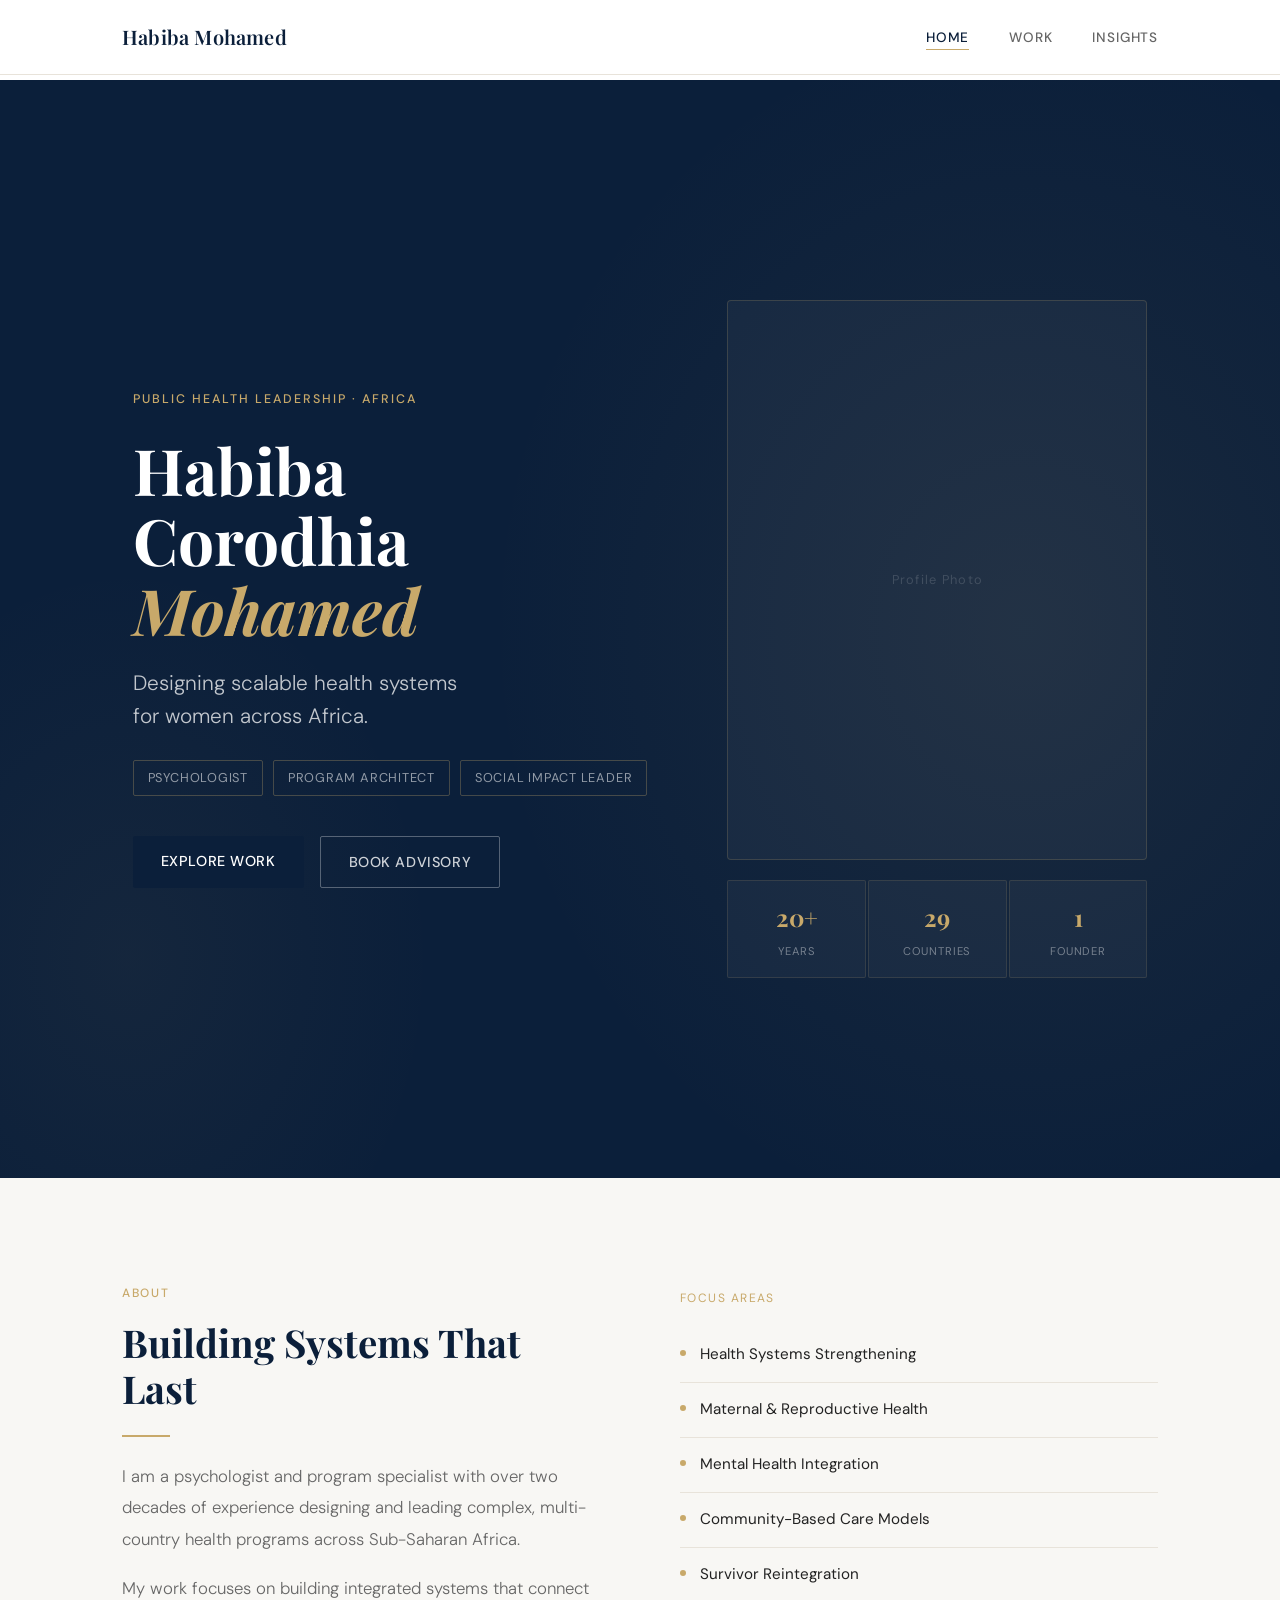
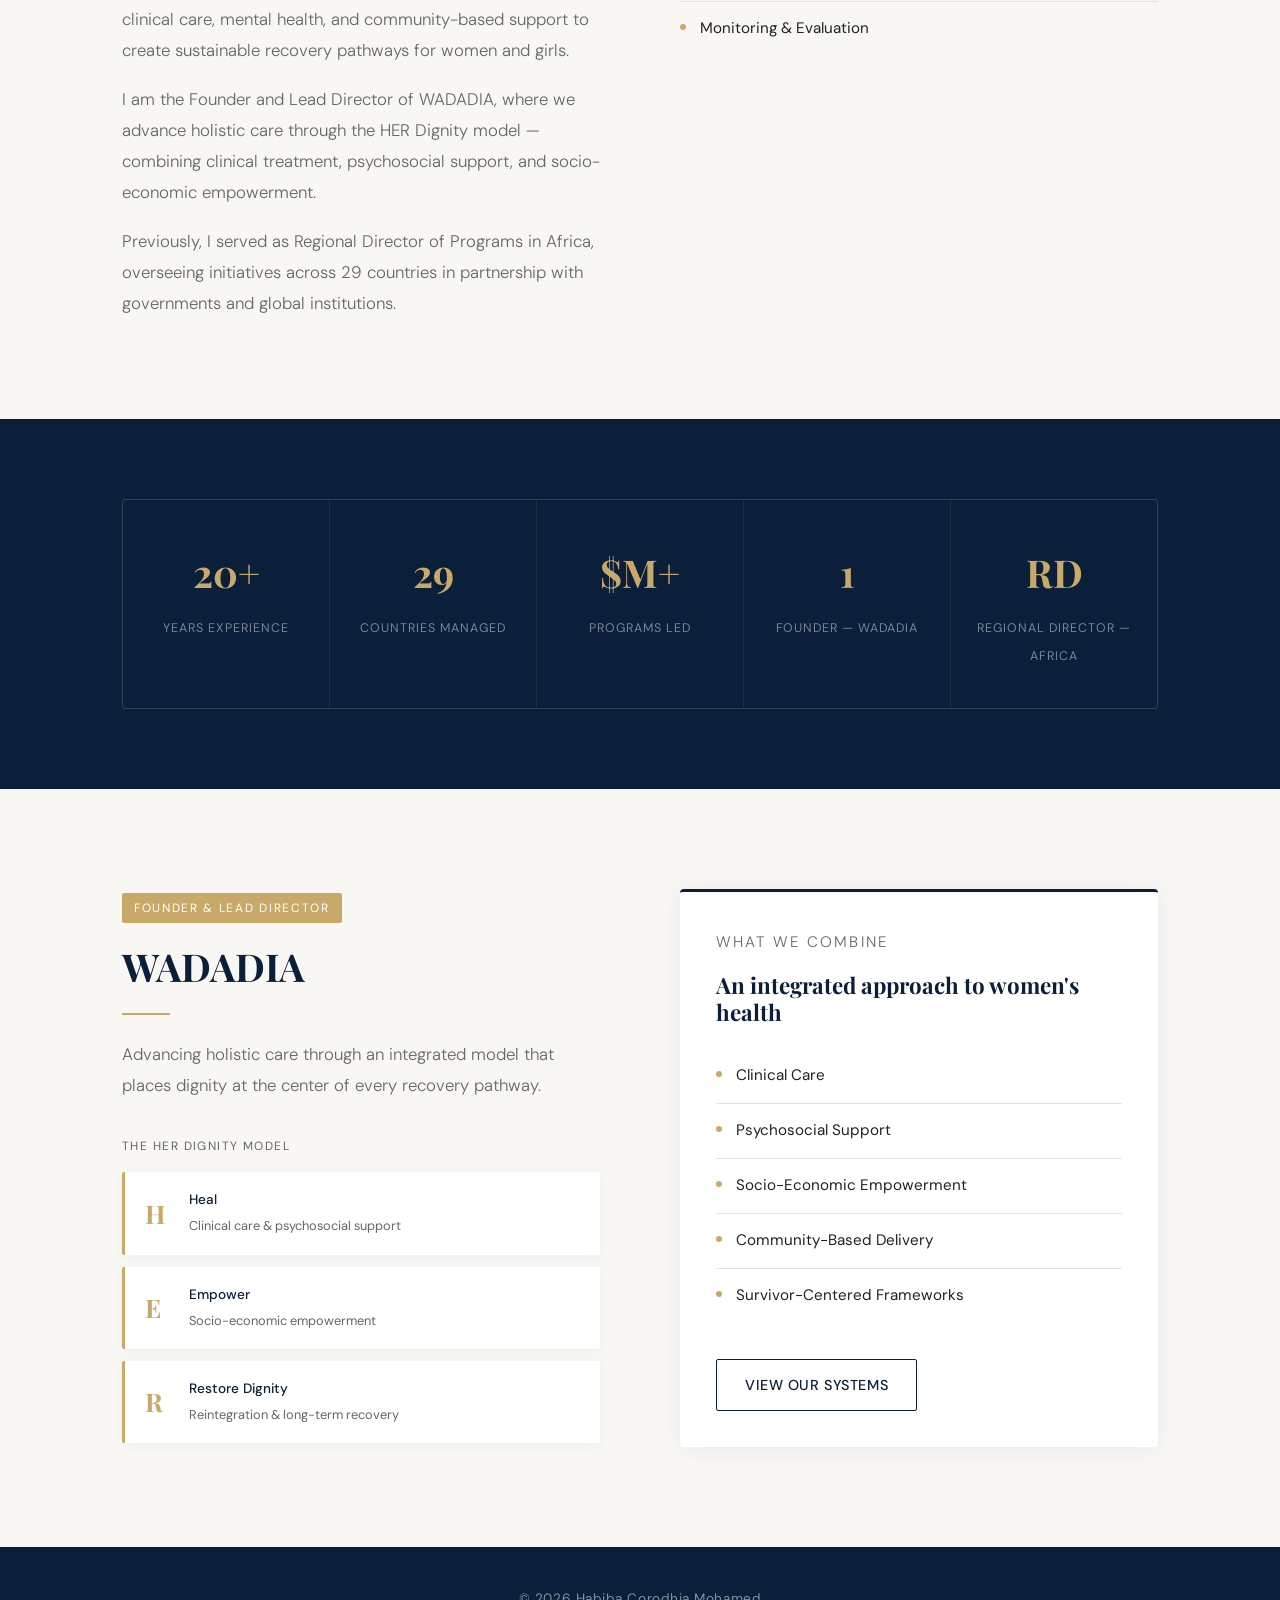
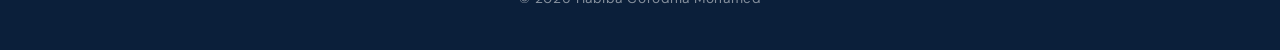
==== index.html @ c77ee59e "first commit" ====
<!DOCTYPE html>
<html lang="en">
<head>
  <meta charset="UTF-8" />
  <meta name="viewport" content="width=device-width, initial-scale=1.0" />
  <meta name="description" content="Habiba Corodhia Mohamed — Psychologist, Program Architect, and Social Impact Leader designing scalable health systems for women across Africa." />
  <title>Habiba Corodhia Mohamed</title>
  <link rel="stylesheet" href="css/styles.css" />
</head>
<body>

  <!-- HEADER -->
  <header class="header">
    <div class="container nav">
      <span class="nav-brand">Habiba Mohamed</span>
      <ul class="nav-links">
        <li><a href="index.html">Home</a></li>
        <li><a href="work.html">Work</a></li>
        <li><a href="insights.html">Insights</a></li>
      </ul>
    </div>
  </header>

  <main>

    <!-- HERO -->
    <section class="hero">
      <div class="container">
        <div class="hero-grid">

          <div class="hero-content">
            <p class="hero-eyebrow">Public Health Leadership · Africa</p>
            <h1 class="hero-title">
              Habiba<br>Corodhia<br><em>Mohamed</em>
            </h1>
            <p class="hero-tagline">
              Designing scalable health systems<br>for women across Africa.
            </p>
            <div class="hero-roles">
              <span class="hero-role-tag">Psychologist</span>
              <span class="hero-role-tag">Program Architect</span>
              <span class="hero-role-tag">Social Impact Leader</span>
            </div>
            <div class="hero-buttons">
              <a href="work.html" class="btn btn-primary">Explore Work</a>
              <a href="insights.html" class="btn btn-outline" style="color:rgba(255,255,255,0.8); border-color:rgba(255,255,255,0.3);">Book Advisory</a>
            </div>
          </div>

          <div class="hero-image-block">
            <div class="hero-image-frame">
              <!-- Replace src with your actual photo path -->
              <img src="assets/images/profile.jpg" alt="Habiba Corodhia Mohamed"
                   onerror="this.style.display='none'; this.nextElementSibling.style.display='flex';" />
              <div class="hero-image-placeholder" style="display:none;">
                <span>Profile Photo</span>
              </div>
            </div>
            <div class="hero-stat-bar">
              <div class="hero-stat">
                <span class="hero-stat-num">20+</span>
                <span class="hero-stat-label">Years</span>
              </div>
              <div class="hero-stat">
                <span class="hero-stat-num">29</span>
                <span class="hero-stat-label">Countries</span>
              </div>
              <div class="hero-stat">
                <span class="hero-stat-num">1</span>
                <span class="hero-stat-label">Founder</span>
              </div>
            </div>
          </div>

        </div>
      </div>
    </section>

    <!-- ABOUT -->
    <section class="about">
      <div class="container">
        <div class="about-content">

          <div class="about-text">
            <span class="section-label">About</span>
            <h2 class="section-title">Building Systems That Last</h2>
            <div class="divider"></div>
            <p>
              I am a psychologist and program specialist with over two decades of experience designing and leading complex, multi-country health programs across Sub-Saharan Africa.
            </p>
            <p>
              My work focuses on building integrated systems that connect clinical care, mental health, and community-based support to create sustainable recovery pathways for women and girls.
            </p>
            <p>
              I am the Founder and Lead Director of WADADIA, where we advance holistic care through the HER Dignity model — combining clinical treatment, psychosocial support, and socio-economic empowerment.
            </p>
            <p>
              Previously, I served as Regional Director of Programs in Africa, overseeing initiatives across 29 countries in partnership with governments and global institutions.
            </p>
          </div>

          <div class="about-aside">
            <p class="about-aside-title">Focus Areas</p>
            <ul class="focus-list">
              <li><span class="focus-dot"></span>Health Systems Strengthening</li>
              <li><span class="focus-dot"></span>Maternal &amp; Reproductive Health</li>
              <li><span class="focus-dot"></span>Mental Health Integration</li>
              <li><span class="focus-dot"></span>Community-Based Care Models</li>
              <li><span class="focus-dot"></span>Survivor Reintegration</li>
              <li><span class="focus-dot"></span>Monitoring &amp; Evaluation</li>
            </ul>
          </div>

        </div>
      </div>
    </section>

    <!-- IMPACT STATS -->
    <section class="impact">
      <div class="container">
        <div class="impact-grid">
          <div class="impact-item">
            <span class="impact-num">20+</span>
            <span class="impact-label">Years Experience</span>
          </div>
          <div class="impact-item">
            <span class="impact-num">29</span>
            <span class="impact-label">Countries Managed</span>
          </div>
          <div class="impact-item">
            <span class="impact-num">$M+</span>
            <span class="impact-label">Programs Led</span>
          </div>
          <div class="impact-item">
            <span class="impact-num">1</span>
            <span class="impact-label">Founder — WADADIA</span>
          </div>
          <div class="impact-item">
            <span class="impact-num">RD</span>
            <span class="impact-label">Regional Director — Africa</span>
          </div>
        </div>
      </div>
    </section>

    <!-- WADADIA HIGHLIGHT -->
    <section class="wadadia">
      <div class="container">
        <div class="wadadia-inner">

          <div>
            <span class="wadadia-badge">Founder &amp; Lead Director</span>
            <h2 class="section-title">WADADIA</h2>
            <div class="divider"></div>
            <p class="section-sub">
              Advancing holistic care through an integrated model that places dignity at the center of every recovery pathway.
            </p>

            <div class="wadadia-model">
              <p class="wadadia-model-title">The HER Dignity Model</p>
              <div class="wadadia-pillars">
                <div class="wadadia-pillar">
                  <span class="wadadia-pillar-letter">H</span>
                  <div class="wadadia-pillar-text">
                    <strong>Heal</strong>
                    <span>Clinical care &amp; psychosocial support</span>
                  </div>
                </div>
                <div class="wadadia-pillar">
                  <span class="wadadia-pillar-letter">E</span>
                  <div class="wadadia-pillar-text">
                    <strong>Empower</strong>
                    <span>Socio-economic empowerment</span>
                  </div>
                </div>
                <div class="wadadia-pillar">
                  <span class="wadadia-pillar-letter">R</span>
                  <div class="wadadia-pillar-text">
                    <strong>Restore Dignity</strong>
                    <span>Reintegration &amp; long-term recovery</span>
                  </div>
                </div>
              </div>
            </div>
          </div>

          <div>
            <div class="card show" style="border-top-color: var(--primary); height: 100%;">
              <p class="section-label">What We Combine</p>
              <h3 style="font-size:1.4rem; margin-bottom:24px;">An integrated approach to women's health</h3>
              <ul class="focus-list">
                <li><span class="focus-dot"></span>Clinical Care</li>
                <li><span class="focus-dot"></span>Psychosocial Support</li>
                <li><span class="focus-dot"></span>Socio-Economic Empowerment</li>
                <li><span class="focus-dot"></span>Community-Based Delivery</li>
                <li><span class="focus-dot"></span>Survivor-Centered Frameworks</li>
              </ul>
              <div style="margin-top:36px;">
                <a href="work.html" class="btn btn-outline">View Our Systems</a>
              </div>
            </div>
          </div>

        </div>
      </div>
    </section>

  </main>

  <!-- FOOTER -->
  <footer class="footer">
    <p>© 2026 Habiba Corodhia Mohamed</p>
  </footer>

  <script src="js/main.js"></script>
</body>
</html>
---- css/styles.css ----
@import url('https://fonts.googleapis.com/css2?family=Playfair+Display:ital,wght@0,400;0,600;0,700;1,400&family=DM+Sans:wght@300;400;500&display=swap');

:root {
  --primary: #0b1f3a;
  --accent: #c8a96a;
  --text: #222;
  --muted: #666;
  --bg: #ffffff;
  --bg-soft: #f8f7f4;
  --border: #e8e3da;
}

*, *::before, *::after {
  box-sizing: border-box;
  margin: 0;
  padding: 0;
}

html {
  scroll-behavior: smooth;
}

body {
  font-family: 'DM Sans', sans-serif;
  color: var(--text);
  line-height: 1.7;
  background: var(--bg);
}

h1, h2, h3, h4 {
  font-family: 'Playfair Display', serif;
  line-height: 1.2;
}

a {
  text-decoration: none;
  color: inherit;
}

img {
  max-width: 100%;
  display: block;
}

.container {
  max-width: 1100px;
  margin: auto;
  padding: 0 32px;
}

section {
  padding: 100px 0;
}

/* ── GRID ── */
.grid-2 {
  display: grid;
  grid-template-columns: 1fr 1fr;
  gap: 48px;
}

.grid-3 {
  display: grid;
  grid-template-columns: repeat(3, 1fr);
  gap: 28px;
}

/* ── CARDS ── */
.card {
  padding: 36px;
  background: white;
  box-shadow: 0 2px 24px rgba(11, 31, 58, 0.06);
  border-radius: 4px;
  border-top: 3px solid var(--accent);
  opacity: 0;
  transform: translateY(28px);
  transition: opacity 0.6s ease, transform 0.6s ease;
}

.card.show {
  opacity: 1;
  transform: translateY(0);
}

.card h3 {
  font-size: 1.2rem;
  color: var(--primary);
  margin-bottom: 14px;
}

.card p {
  color: var(--muted);
  font-size: 0.95rem;
  font-weight: 300;
}

/* ── BUTTONS ── */
.btn {
  display: inline-block;
  padding: 13px 28px;
  font-family: 'DM Sans', sans-serif;
  font-size: 0.9rem;
  font-weight: 500;
  letter-spacing: 0.04em;
  text-transform: uppercase;
  border-radius: 2px;
  transition: all 0.25s ease;
  cursor: pointer;
  border: none;
}

.btn-primary {
  background: var(--primary);
  color: white;
}

.btn-primary:hover {
  background: #0f2d54;
  transform: translateY(-1px);
  box-shadow: 0 6px 20px rgba(11, 31, 58, 0.2);
}

.btn-outline {
  border: 1.5px solid var(--primary);
  color: var(--primary);
  background: transparent;
}

.btn-outline:hover {
  background: var(--primary);
  color: white;
  transform: translateY(-1px);
}

/* ── HEADER / NAV ── */
.header {
  position: fixed;
  top: 0;
  left: 0;
  right: 0;
  z-index: 100;
  background: rgba(255, 255, 255, 0.95);
  backdrop-filter: blur(10px);
  border-bottom: 1px solid var(--border);
  transition: box-shadow 0.3s ease;
}

.header.scrolled {
  box-shadow: 0 2px 20px rgba(11, 31, 58, 0.08);
}

.nav {
  display: flex;
  align-items: center;
  justify-content: space-between;
  padding-top: 20px;
  padding-bottom: 20px;
}

.nav-brand {
  font-family: 'Playfair Display', serif;
  font-size: 1.25rem;
  color: var(--primary);
  font-weight: 600;
  letter-spacing: 0.01em;
}

.nav-links {
  display: flex;
  gap: 40px;
  list-style: none;
}

.nav-links a {
  font-size: 0.85rem;
  font-weight: 500;
  letter-spacing: 0.06em;
  text-transform: uppercase;
  color: var(--muted);
  transition: color 0.2s;
  position: relative;
}

.nav-links a::after {
  content: '';
  position: absolute;
  bottom: -4px;
  left: 0;
  width: 0;
  height: 1.5px;
  background: var(--accent);
  transition: width 0.3s ease;
}

.nav-links a:hover,
.nav-links a.active {
  color: var(--primary);
}

.nav-links a:hover::after,
.nav-links a.active::after {
  width: 100%;
}

/* ── FOOTER ── */
.footer {
  background: var(--primary);
  color: rgba(255,255,255,0.5);
  text-align: center;
  padding: 40px 20px;
  font-size: 0.85rem;
  letter-spacing: 0.04em;
}

.footer a {
  color: var(--accent);
  transition: opacity 0.2s;
}

.footer a:hover {
  opacity: 0.7;
}

/* ── SECTION LABEL ── */
.section-label {
  display: inline-block;
  font-size: 0.75rem;
  font-weight: 500;
  letter-spacing: 0.14em;
  text-transform: uppercase;
  color: var(--accent);
  margin-bottom: 16px;
}

.section-title {
  font-size: clamp(1.8rem, 3vw, 2.6rem);
  color: var(--primary);
  margin-bottom: 20px;
}

.section-sub {
  font-size: 1.05rem;
  color: var(--muted);
  font-weight: 300;
  max-width: 560px;
  line-height: 1.8;
}

/* ── DIVIDER ── */
.divider {
  width: 48px;
  height: 2px;
  background: var(--accent);
  margin: 24px 0;
}

/* ── PAGE OFFSET FOR FIXED HEADER ── */
main {
  padding-top: 80px;
}

/* ── RESPONSIVE ── */
@media (max-width: 768px) {
  .grid-2,
  .grid-3 {
    grid-template-columns: 1fr;
  }

  .nav-links {
    gap: 24px;
  }

  section {
    padding: 70px 0;
  }
}

/* =====================
   PAGE-SPECIFIC STYLES
   ===================== */

/* ── HOME: HERO ── */
.hero {
  min-height: 100vh;
  display: flex;
  align-items: center;
  background: var(--primary);
  position: relative;
  overflow: hidden;
}

.hero::before {
  content: '';
  position: absolute;
  inset: 0;
  background:
    radial-gradient(ellipse 60% 80% at 80% 50%, rgba(200,169,106,0.08) 0%, transparent 70%),
    radial-gradient(ellipse 40% 60% at 10% 80%, rgba(200,169,106,0.05) 0%, transparent 60%);
}

.hero-grid {
  display: grid;
  grid-template-columns: 1fr 420px;
  gap: 80px;
  align-items: center;
  position: relative;
  z-index: 1;
  padding: 120px 0 100px;
}

.hero-eyebrow {
  font-size: 0.78rem;
  font-weight: 500;
  letter-spacing: 0.16em;
  text-transform: uppercase;
  color: var(--accent);
  margin-bottom: 24px;
}

.hero-title {
  font-size: clamp(2.6rem, 5vw, 4rem);
  color: white;
  font-weight: 700;
  margin-bottom: 10px;
  line-height: 1.1;
}

.hero-title em {
  font-style: italic;
  color: var(--accent);
}

.hero-tagline {
  font-size: clamp(1rem, 2vw, 1.3rem);
  color: rgba(255,255,255,0.75);
  font-weight: 300;
  margin: 20px 0;
  line-height: 1.6;
  max-width: 480px;
}

.hero-roles {
  display: flex;
  flex-wrap: wrap;
  gap: 10px;
  margin: 28px 0 40px;
}

.hero-role-tag {
  font-size: 0.8rem;
  letter-spacing: 0.06em;
  text-transform: uppercase;
  color: rgba(255,255,255,0.55);
  border: 1px solid rgba(200,169,106,0.3);
  padding: 6px 14px;
  border-radius: 2px;
}

.hero-buttons {
  display: flex;
  gap: 16px;
  flex-wrap: wrap;
}

.hero-image-block {
  position: relative;
}

.hero-image-frame {
  width: 100%;
  aspect-ratio: 3/4;
  background: rgba(255,255,255,0.04);
  border: 1px solid rgba(200,169,106,0.2);
  border-radius: 4px;
  overflow: hidden;
  display: flex;
  align-items: center;
  justify-content: center;
}

.hero-image-frame img {
  width: 100%;
  height: 100%;
  object-fit: cover;
  object-position: top;
}

.hero-image-placeholder {
  color: rgba(255,255,255,0.15);
  font-size: 0.8rem;
  letter-spacing: 0.1em;
  text-align: center;
}

.hero-stat-bar {
  display: flex;
  gap: 2px;
  margin-top: 20px;
}

.hero-stat {
  flex: 1;
  background: rgba(255,255,255,0.04);
  border: 1px solid rgba(200,169,106,0.15);
  border-radius: 2px;
  padding: 16px 12px;
  text-align: center;
}

.hero-stat-num {
  font-family: 'Playfair Display', serif;
  font-size: 1.5rem;
  color: var(--accent);
  font-weight: 700;
  display: block;
}

.hero-stat-label {
  font-size: 0.7rem;
  letter-spacing: 0.08em;
  text-transform: uppercase;
  color: rgba(255,255,255,0.4);
  margin-top: 4px;
  display: block;
}

@media (max-width: 900px) {
  .hero-grid {
    grid-template-columns: 1fr;
    gap: 50px;
  }

  .hero-image-block {
    display: none;
  }
}

/* ── HOME: ABOUT ── */
.about {
  background: var(--bg-soft);
}

.about-content {
  display: grid;
  grid-template-columns: 1fr 1fr;
  gap: 80px;
  align-items: start;
}

.about-text p {
  color: var(--muted);
  font-weight: 300;
  font-size: 1.05rem;
  margin-bottom: 18px;
  line-height: 1.85;
}

.about-text p:last-child {
  margin-bottom: 0;
}

.about-aside {
  padding-top: 10px;
}

.about-aside-title {
  font-size: 0.75rem;
  letter-spacing: 0.12em;
  text-transform: uppercase;
  color: var(--accent);
  margin-bottom: 20px;
}

.focus-list {
  list-style: none;
}

.focus-list li {
  display: flex;
  align-items: flex-start;
  gap: 14px;
  padding: 14px 0;
  border-bottom: 1px solid var(--border);
  font-size: 0.95rem;
  color: var(--text);
  font-weight: 400;
}

.focus-list li:last-child {
  border-bottom: none;
}

.focus-dot {
  width: 6px;
  height: 6px;
  border-radius: 50%;
  background: var(--accent);
  margin-top: 8px;
  flex-shrink: 0;
}

@media (max-width: 768px) {
  .about-content {
    grid-template-columns: 1fr;
    gap: 48px;
  }
}

/* ── HOME: IMPACT STATS ── */
.impact {
  background: var(--primary);
  padding: 80px 0;
}

.impact-grid {
  display: grid;
  grid-template-columns: repeat(5, 1fr);
  gap: 1px;
  background: rgba(255,255,255,0.08);
  border: 1px solid rgba(255,255,255,0.08);
  border-radius: 4px;
  overflow: hidden;
}

.impact-item {
  background: var(--primary);
  padding: 40px 24px;
  text-align: center;
}

.impact-num {
  font-family: 'Playfair Display', serif;
  font-size: clamp(1.8rem, 3vw, 2.4rem);
  color: var(--accent);
  font-weight: 700;
  display: block;
  margin-bottom: 8px;
}

.impact-label {
  font-size: 0.78rem;
  letter-spacing: 0.08em;
  text-transform: uppercase;
  color: rgba(255,255,255,0.45);
  line-height: 1.5;
}

@media (max-width: 900px) {
  .impact-grid {
    grid-template-columns: repeat(2, 1fr);
  }
}

@media (max-width: 480px) {
  .impact-grid {
    grid-template-columns: 1fr;
  }
}

/* ── HOME: WADADIA HIGHLIGHT ── */
.wadadia {
  background: var(--bg-soft);
}

.wadadia-inner {
  display: grid;
  grid-template-columns: 1fr 1fr;
  gap: 80px;
  align-items: center;
}

.wadadia-badge {
  display: inline-block;
  font-size: 0.75rem;
  letter-spacing: 0.14em;
  text-transform: uppercase;
  background: var(--accent);
  color: white;
  padding: 5px 12px;
  border-radius: 2px;
  margin-bottom: 20px;
}

.wadadia-model {
  margin-top: 36px;
}

.wadadia-model-title {
  font-size: 0.75rem;
  letter-spacing: 0.12em;
  text-transform: uppercase;
  color: var(--muted);
  margin-bottom: 16px;
}

.wadadia-pillars {
  display: flex;
  flex-direction: column;
  gap: 12px;
}

.wadadia-pillar {
  display: flex;
  align-items: center;
  gap: 16px;
  padding: 16px 20px;
  background: white;
  border-left: 3px solid var(--accent);
  border-radius: 2px;
  box-shadow: 0 2px 12px rgba(11,31,58,0.04);
}

.wadadia-pillar-letter {
  font-family: 'Playfair Display', serif;
  font-size: 1.6rem;
  color: var(--accent);
  font-weight: 700;
  line-height: 1;
  min-width: 28px;
}

.wadadia-pillar-text strong {
  display: block;
  font-size: 0.85rem;
  font-weight: 500;
  color: var(--primary);
}

.wadadia-pillar-text span {
  font-size: 0.8rem;
  color: var(--muted);
}

@media (max-width: 768px) {
  .wadadia-inner {
    grid-template-columns: 1fr;
    gap: 48px;
  }
}

/* ── WORK: SYSTEMS ── */
.systems-grid {
  display: grid;
  grid-template-columns: repeat(3, 1fr);
  gap: 28px;
}

/* ── WORK: LEADERSHIP TIMELINE ── */
.leadership {
  background: var(--bg-soft);
}

.timeline {
  position: relative;
  margin-top: 60px;
}

.timeline::before {
  content: '';
  position: absolute;
  left: 0;
  top: 0;
  bottom: 0;
  width: 1px;
  background: var(--border);
}

.timeline-group {
  margin-bottom: 56px;
}

.timeline-org {
  font-family: 'Playfair Display', serif;
  font-size: 1.3rem;
  color: var(--primary);
  margin-bottom: 24px;
  padding-left: 28px;
  position: relative;
}

.timeline-org::before {
  content: '';
  position: absolute;
  left: -5px;
  top: 8px;
  width: 11px;
  height: 11px;
  border-radius: 50%;
  background: var(--accent);
  border: 2px solid white;
  box-shadow: 0 0 0 2px var(--accent);
}

.timeline-roles {
  padding-left: 28px;
  display: flex;
  flex-direction: column;
  gap: 14px;
}

.timeline-role {
  display: flex;
  align-items: flex-start;
  gap: 20px;
  padding: 20px 24px;
  background: white;
  border-radius: 4px;
  box-shadow: 0 2px 12px rgba(11,31,58,0.05);
}

.timeline-role-title {
  font-size: 0.95rem;
  font-weight: 500;
  color: var(--primary);
}

.timeline-role-detail {
  font-size: 0.85rem;
  color: var(--muted);
  margin-top: 4px;
  font-weight: 300;
}

/* ── WORK: CAPABILITIES ── */
.capabilities-grid {
  display: grid;
  grid-template-columns: repeat(4, 1fr);
  gap: 20px;
  margin-top: 48px;
}

.capability-item {
  padding: 28px 24px;
  border: 1px solid var(--border);
  border-radius: 4px;
  transition: border-color 0.25s, box-shadow 0.25s;
}

.capability-item:hover {
  border-color: var(--accent);
  box-shadow: 0 4px 20px rgba(11,31,58,0.06);
}

.capability-item h4 {
  font-family: 'DM Sans', sans-serif;
  font-size: 0.88rem;
  font-weight: 500;
  color: var(--primary);
  line-height: 1.4;
}

@media (max-width: 900px) {
  .capabilities-grid {
    grid-template-columns: repeat(2, 1fr);
  }

  .systems-grid {
    grid-template-columns: 1fr;
  }
}

@media (max-width: 480px) {
  .capabilities-grid {
    grid-template-columns: 1fr;
  }
}

/* ── INSIGHTS: PUBLICATIONS ── */
.publication-item {
  padding: 40px 0;
  border-bottom: 1px solid var(--border);
  display: grid;
  grid-template-columns: 120px 1fr;
  gap: 40px;
}

.publication-item:first-of-type {
  padding-top: 0;
}

.pub-year {
  font-family: 'Playfair Display', serif;
  font-size: 1.6rem;
  color: rgba(11,31,58,0.15);
  font-weight: 700;
  line-height: 1;
  padding-top: 4px;
}

.pub-content h3 {
  font-size: 1.2rem;
  color: var(--primary);
  margin-bottom: 8px;
}

.pub-journal {
  font-size: 0.82rem;
  letter-spacing: 0.06em;
  text-transform: uppercase;
  color: var(--accent);
  margin-bottom: 14px;
}

.pub-abstract {
  font-size: 0.95rem;
  color: var(--muted);
  font-weight: 300;
  line-height: 1.8;
}

@media (max-width: 600px) {
  .publication-item {
    grid-template-columns: 1fr;
    gap: 12px;
  }
}

/* ── INSIGHTS: BOOKING ── */
.booking {
  background: var(--bg-soft);
}

.booking-inner {
  display: grid;
  grid-template-columns: 1fr 1.4fr;
  gap: 80px;
  align-items: start;
}

.booking-services {
  margin-top: 36px;
  display: flex;
  flex-direction: column;
  gap: 12px;
}

.booking-service {
  display: flex;
  align-items: center;
  gap: 14px;
  padding: 16px 0;
  border-bottom: 1px solid var(--border);
  font-size: 0.95rem;
  color: var(--text);
}

.booking-service:last-child {
  border-bottom: none;
}

.booking-service-icon {
  width: 8px;
  height: 8px;
  background: var(--accent);
  border-radius: 50%;
  flex-shrink: 0;
}

.calendly-wrap {
  background: white;
  border-radius: 4px;
  box-shadow: 0 4px 30px rgba(11,31,58,0.08);
  overflow: hidden;
}

@media (max-width: 768px) {
  .booking-inner {
    grid-template-columns: 1fr;
    gap: 48px;
  }
}

/* ── INSIGHTS: CONTACT ── */
.contact-grid {
  display: grid;
  grid-template-columns: repeat(3, 1fr);
  gap: 24px;
  margin-top: 48px;
}

.contact-item {
  padding: 32px;
  border: 1px solid var(--border);
  border-radius: 4px;
  text-align: center;
  transition: border-color 0.25s, box-shadow 0.25s;
}

.contact-item:hover {
  border-color: var(--accent);
  box-shadow: 0 4px 24px rgba(11,31,58,0.06);
}

.contact-item-label {
  font-size: 0.75rem;
  letter-spacing: 0.12em;
  text-transform: uppercase;
  color: var(--muted);
  margin-bottom: 10px;
}

.contact-item-value {
  font-size: 0.95rem;
  color: var(--primary);
  font-weight: 500;
}

@media (max-width: 600px) {
  .contact-grid {
    grid-template-columns: 1fr;
  }
}
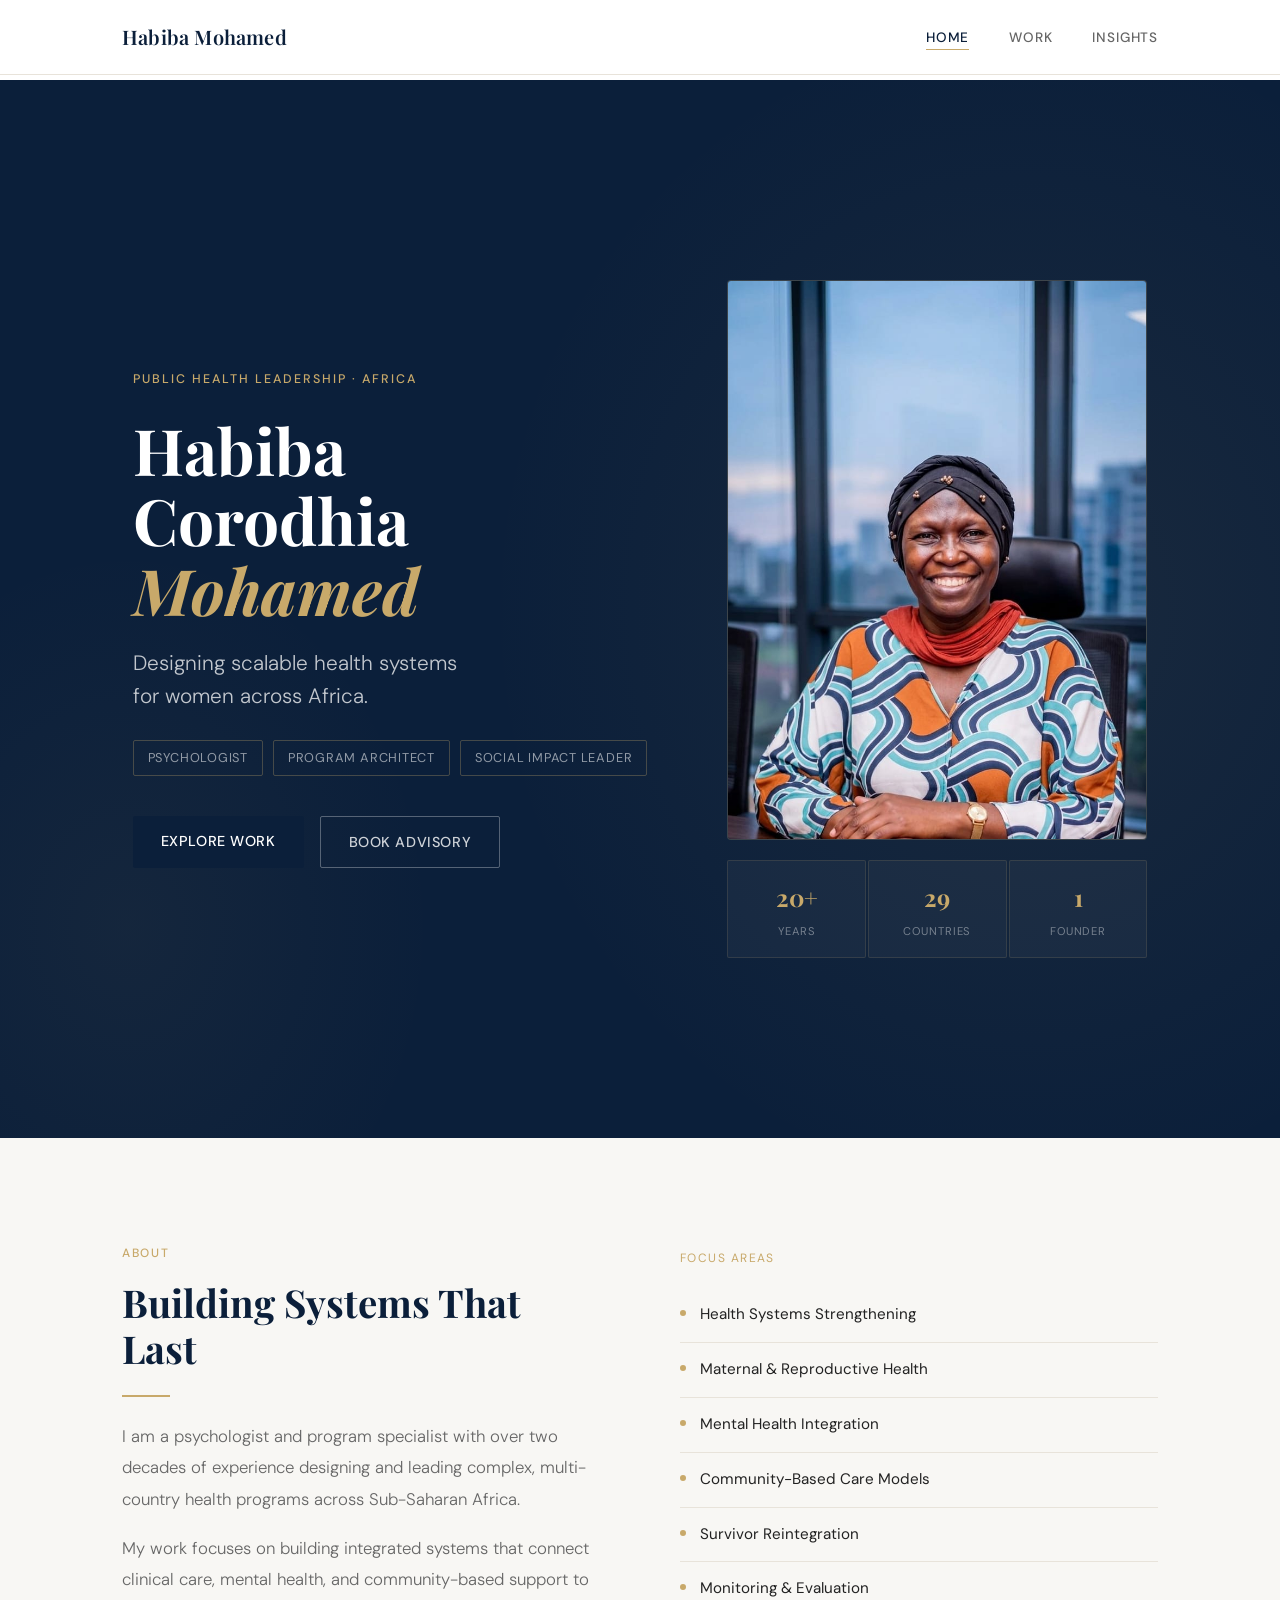
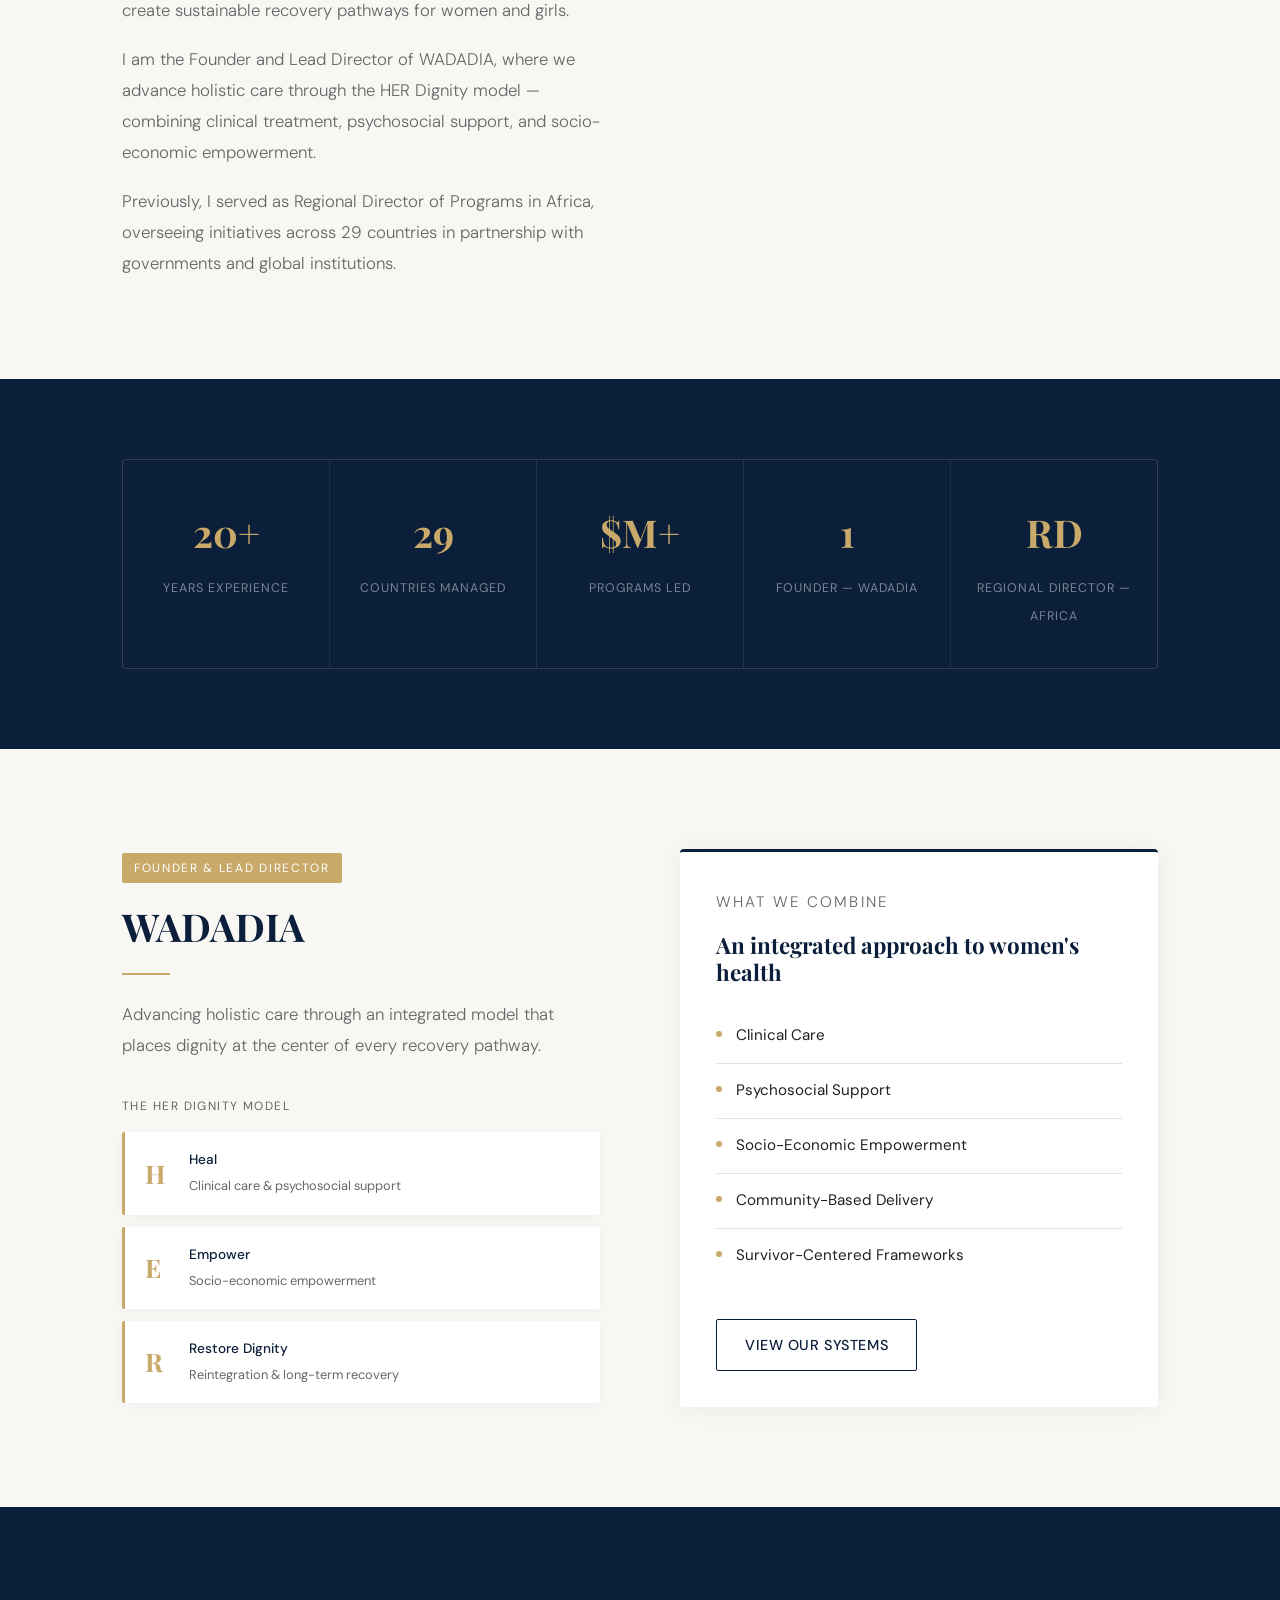
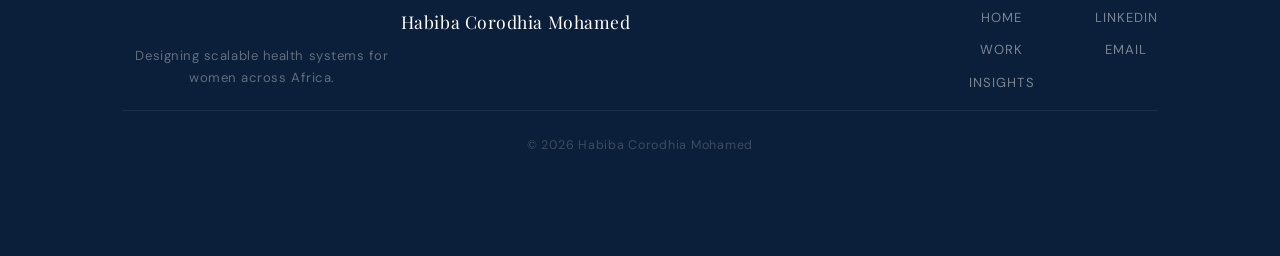
==== commit b7550607: "details added" ====
--- a/index.html
+++ b/index.html
@@ -50,7 +50,7 @@
           <div class="hero-image-block">
             <div class="hero-image-frame">
               <!-- Replace src with your actual photo path -->
-              <img src="assets/images/profile.jpg" alt="Habiba Corodhia Mohamed"
+              <img src="assets\images\profile.jpeg" alt="Habiba Corodhia Mohamed"
                    onerror="this.style.display='none'; this.nextElementSibling.style.display='flex';" />
               <div class="hero-image-placeholder" style="display:none;">
                 <span>Profile Photo</span>
@@ -209,7 +209,28 @@
 
   <!-- FOOTER -->
   <footer class="footer">
-    <p>© 2026 Habiba Corodhia Mohamed</p>
+  <div class="container footer-inner">
+
+    <div class="footer-brand">
+      <span class="footer-name">Habiba Corodhia Mohamed</span>
+      <p class="footer-tagline">Designing scalable health systems for women across Africa.</p>
+    </div>
+
+    <nav class="footer-nav">
+      <a href="index.html">Home</a>
+      <a href="work.html">Work</a>
+      <a href="insights.html">Insights</a>
+    </nav>
+
+    <div class="footer-social">
+      <a href="https://linkedin.com/in/your-profile" target="_blank" rel="noopener" aria-label="LinkedIn">LinkedIn</a>
+      <a href="mailto:your@email.com" aria-label="Email">Email</a>
+      <!-- Add more as needed: X, ResearchGate, etc. -->
+    </div>
+
+    <p class="footer-copy">© 2026 Habiba Corodhia Mohamed</p>
+
+  </div>
   </footer>
 
   <script src="js/main.js"></script>
--- a/css/styles.css
+++ b/css/styles.css
@@ -281,7 +281,7 @@
 
 /* ── HOME: HERO ── */
 .hero {
-  min-height: 100vh;
+  min-height: 85vh;
   display: flex;
   align-items: center;
   background: var(--primary);
@@ -305,7 +305,7 @@
   align-items: center;
   position: relative;
   z-index: 1;
-  padding: 120px 0 100px;
+  padding: 100px 0 80px;
 }
 
 .hero-eyebrow {
@@ -909,4 +909,99 @@
   .contact-grid {
     grid-template-columns: 1fr;
   }
+}
+.footer-inner {
+  display: grid;
+  grid-template-columns: 1fr auto auto;
+  grid-template-rows: auto auto;
+  gap: 16px 60px;
+  align-items: start;
+  padding-top: 60px;
+  padding-bottom: 60px;
+}
+
+.footer-brand {
+  grid-column: 1;
+  grid-row: 1;
+}
+
+.footer-name {
+  display: block;
+  font-family: 'Playfair Display', serif;
+  font-size: 1.1rem;
+  color: white;
+  margin-bottom: 8px;
+}
+
+.footer-tagline {
+  font-size: 0.82rem;
+  color: rgba(255, 255, 255, 0.35);
+  max-width: 280px;
+  line-height: 1.7;
+}
+
+.footer-nav {
+  display: flex;
+  flex-direction: column;
+  gap: 10px;
+}
+
+.footer-nav a {
+  font-size: 0.82rem;
+  letter-spacing: 0.08em;
+  text-transform: uppercase;
+  color: rgba(255, 255, 255, 0.45);
+  transition: color 0.2s;
+}
+
+.footer-nav a:hover {
+  color: var(--accent);
+}
+
+.footer-social {
+  display: flex;
+  flex-direction: column;
+  gap: 10px;
+}
+
+.footer-social a {
+  font-size: 0.82rem;
+  letter-spacing: 0.08em;
+  text-transform: uppercase;
+  color: rgba(255, 255, 255, 0.45);
+  transition: color 0.2s;
+}
+
+.footer-social a:hover {
+  color: var(--accent);
+}
+
+.footer-copy {
+  grid-column: 1 / -1;
+  grid-row: 2;
+  font-size: 0.78rem;
+  color: rgba(255, 255, 255, 0.2);
+  padding-top: 24px;
+  border-top: 1px solid rgba(255, 255, 255, 0.07);
+  letter-spacing: 0.06em;
+}
+
+@media (max-width: 640px) {
+  .footer-inner {
+    grid-template-columns: 1fr;
+  }
+}
+.pub-link {
+  display: inline-block;
+  margin-top: 20px;
+  font-size: 0.85rem;
+  font-weight: 500;
+  letter-spacing: 0.06em;
+  color: var(--accent);
+  border-bottom: 1px solid transparent;
+  transition: border-color 0.2s;
+}
+
+.pub-link:hover {
+  border-bottom-color: var(--accent);
 }
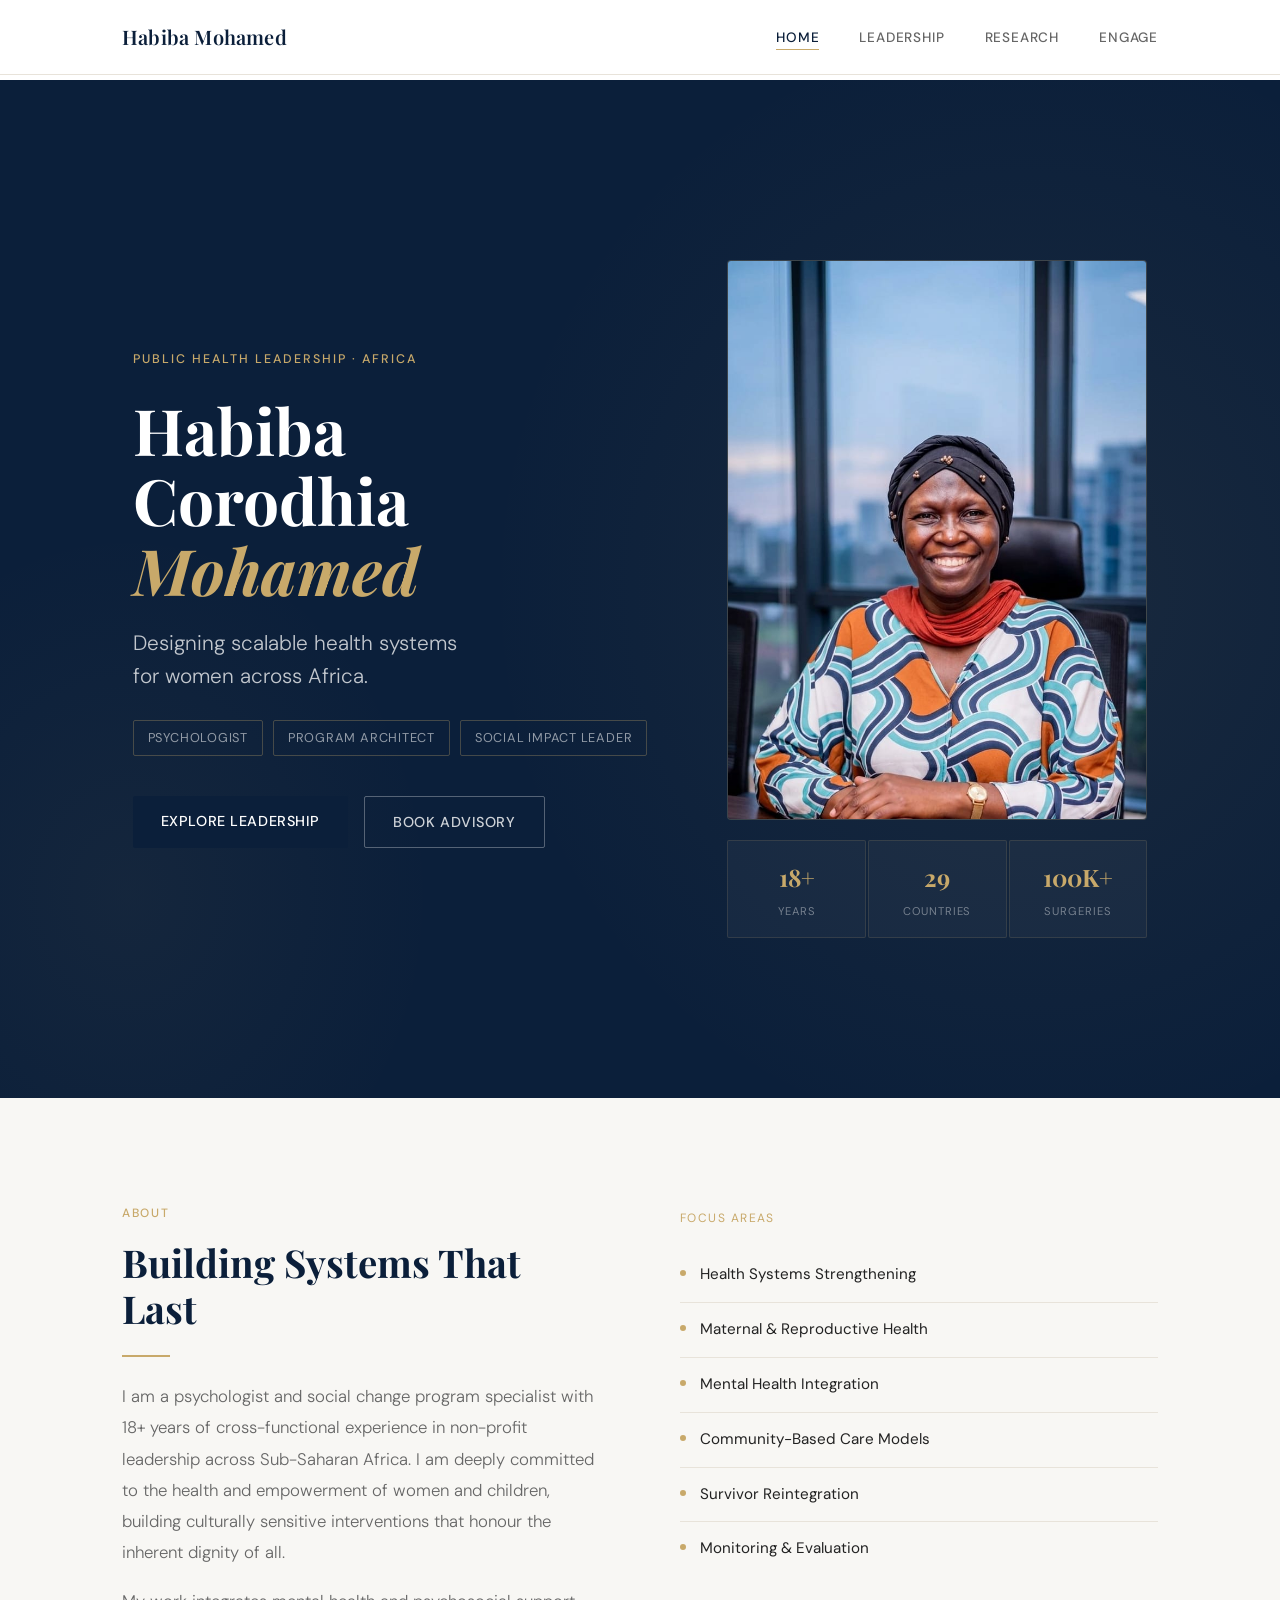
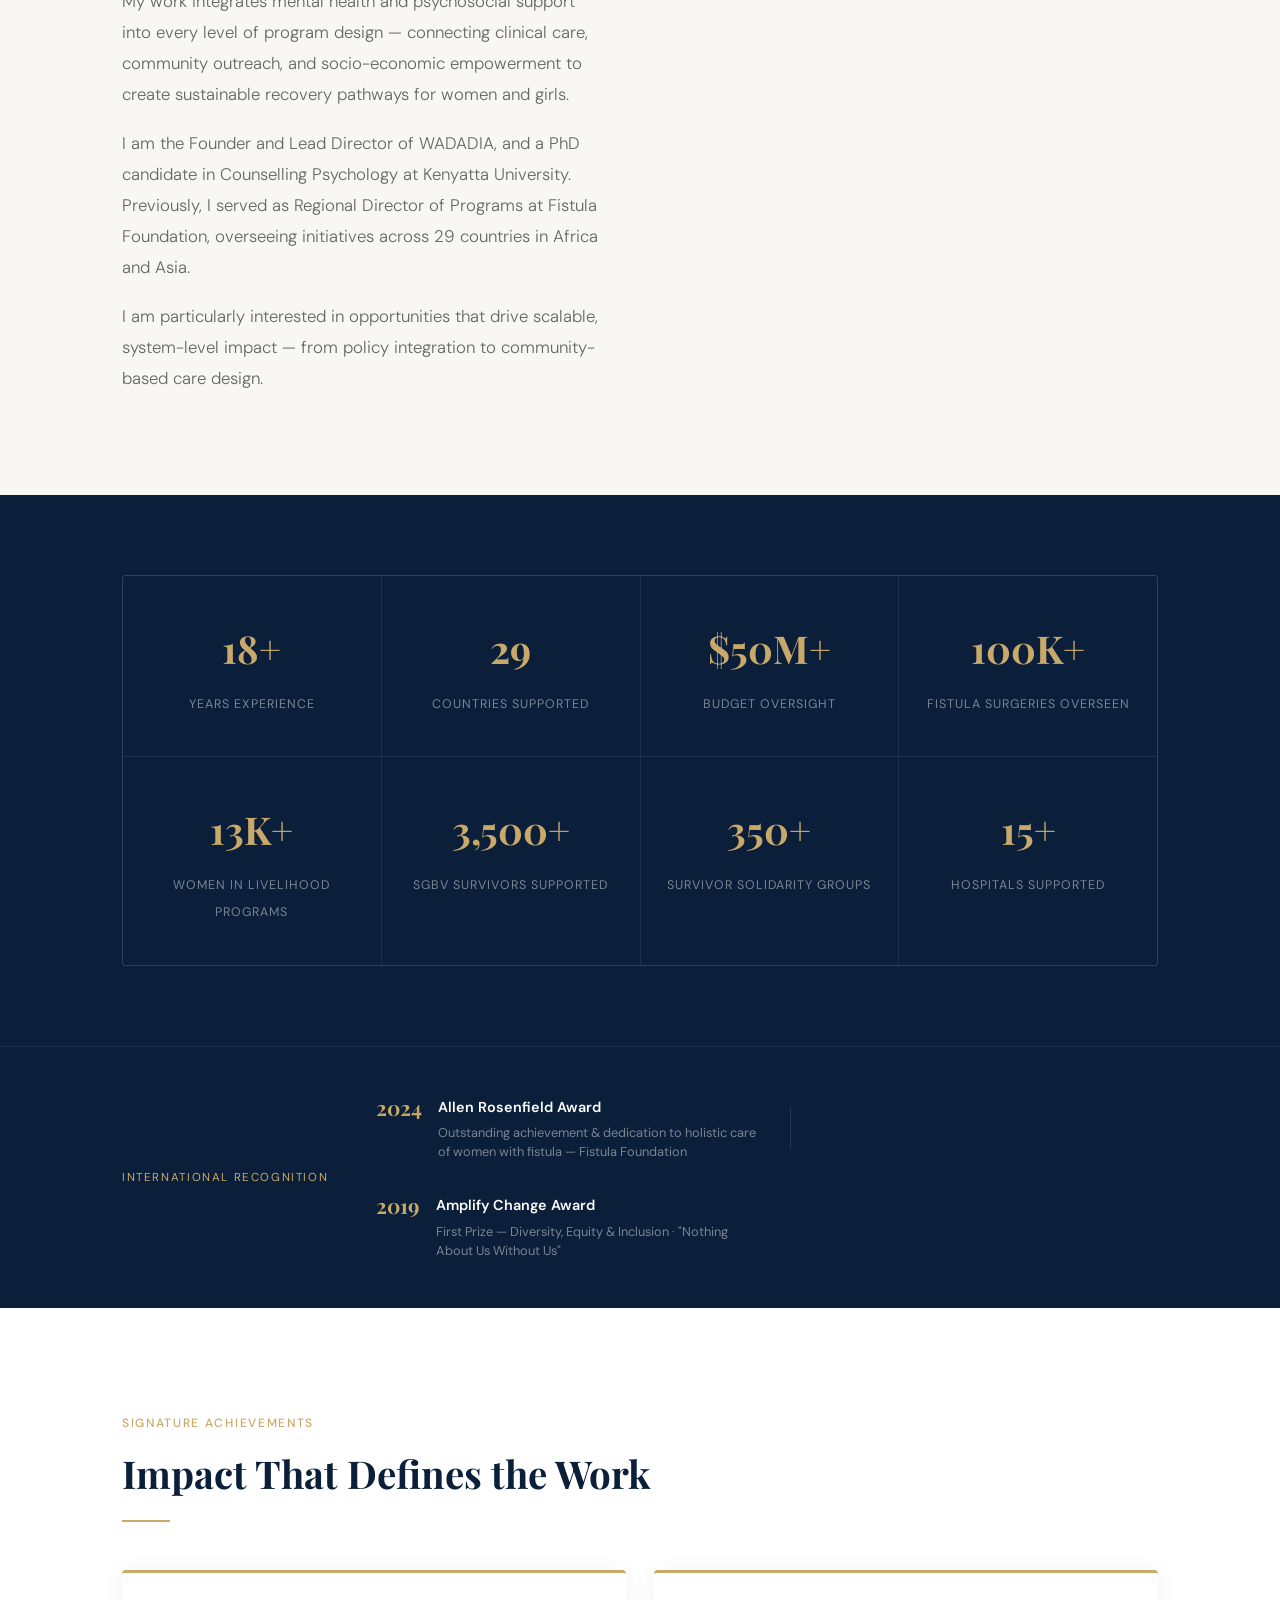
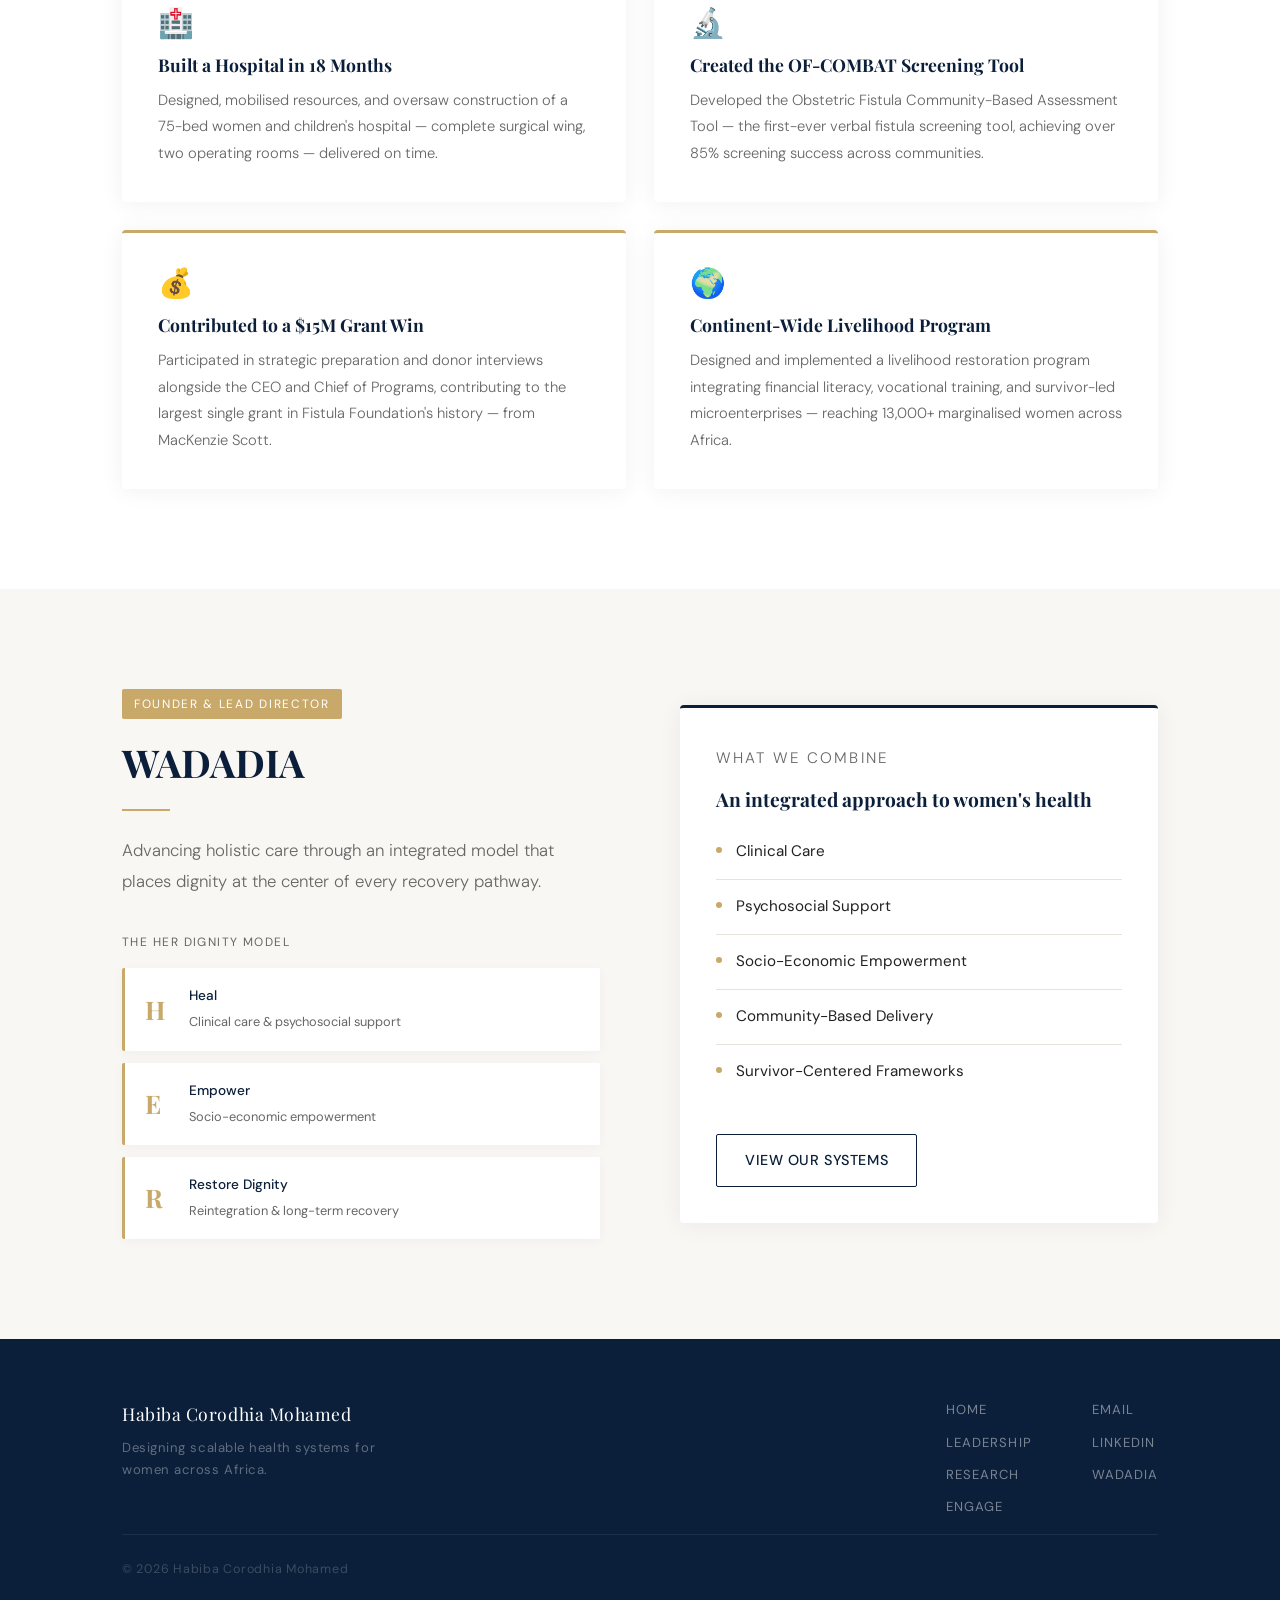
==== commit aa52023c: "added the resume content" ====
--- a/index.html
+++ b/index.html
@@ -9,14 +9,32 @@
 </head>
 <body>
 
+  <!-- Slide-in mobile sidebar -->
+  <div class="mobile-sidebar-overlay" id="sidebarOverlay"></div>
+  <aside class="mobile-sidebar" id="mobileSidebar">
+    <button class="mobile-sidebar-close" id="sidebarClose" aria-label="Close menu">&times;</button>
+    <ul class="mobile-sidebar-nav">
+      <li><a href="index.html">Home</a></li>
+      <li><a href="leadership.html">Leadership</a></li>
+      <li><a href="research.html">Research</a></li>
+      <li><a href="engage.html">Engage</a></li>
+    </ul>
+  </aside>
+
   <!-- HEADER -->
   <header class="header">
     <div class="container nav">
       <span class="nav-brand">Habiba Mohamed</span>
+      <button class="nav-toggle" aria-label="Toggle navigation">
+      <span></span>
+      <span></span>
+      <span></span>
+    </button>
       <ul class="nav-links">
         <li><a href="index.html">Home</a></li>
-        <li><a href="work.html">Work</a></li>
-        <li><a href="insights.html">Insights</a></li>
+        <li><a href="leadership.html">Leadership</a></li>
+        <li><a href="research.html">Research</a></li>
+        <li><a href="engage.html">Engage</a></li>
       </ul>
     </div>
   </header>
@@ -42,23 +60,22 @@
               <span class="hero-role-tag">Social Impact Leader</span>
             </div>
             <div class="hero-buttons">
-              <a href="work.html" class="btn btn-primary">Explore Work</a>
-              <a href="insights.html" class="btn btn-outline" style="color:rgba(255,255,255,0.8); border-color:rgba(255,255,255,0.3);">Book Advisory</a>
+              <a href="leadership.html" class="btn btn-primary">Explore Leadership</a>
+              <a href="engage.html" class="btn btn-hero-outline">Book Advisory</a>
             </div>
           </div>
 
           <div class="hero-image-block">
             <div class="hero-image-frame">
-              <!-- Replace src with your actual photo path -->
-              <img src="assets\images\profile.jpeg" alt="Habiba Corodhia Mohamed"
+              <img src="assets/images/profile.jpeg" alt="Habiba Corodhia Mohamed"
                    onerror="this.style.display='none'; this.nextElementSibling.style.display='flex';" />
-              <div class="hero-image-placeholder" style="display:none;">
+              <div class="hero-image-placeholder">
                 <span>Profile Photo</span>
               </div>
             </div>
             <div class="hero-stat-bar">
               <div class="hero-stat">
-                <span class="hero-stat-num">20+</span>
+                <span class="hero-stat-num">18+</span>
                 <span class="hero-stat-label">Years</span>
               </div>
               <div class="hero-stat">
@@ -66,8 +83,8 @@
                 <span class="hero-stat-label">Countries</span>
               </div>
               <div class="hero-stat">
-                <span class="hero-stat-num">1</span>
-                <span class="hero-stat-label">Founder</span>
+                <span class="hero-stat-num">100K+</span>
+                <span class="hero-stat-label">Surgeries</span>
               </div>
             </div>
           </div>
@@ -86,16 +103,16 @@
             <h2 class="section-title">Building Systems That Last</h2>
             <div class="divider"></div>
             <p>
-              I am a psychologist and program specialist with over two decades of experience designing and leading complex, multi-country health programs across Sub-Saharan Africa.
+              I am a psychologist and social change program specialist with 18+ years of cross-functional experience in non-profit leadership across Sub-Saharan Africa. I am deeply committed to the health and empowerment of women and children, building culturally sensitive interventions that honour the inherent dignity of all.
             </p>
             <p>
-              My work focuses on building integrated systems that connect clinical care, mental health, and community-based support to create sustainable recovery pathways for women and girls.
+              My work integrates mental health and psychosocial support into every level of program design — connecting clinical care, community outreach, and socio-economic empowerment to create sustainable recovery pathways for women and girls.
             </p>
             <p>
-              I am the Founder and Lead Director of WADADIA, where we advance holistic care through the HER Dignity model — combining clinical treatment, psychosocial support, and socio-economic empowerment.
+              I am the Founder and Lead Director of WADADIA, and a PhD candidate in Counselling Psychology at Kenyatta University. Previously, I served as Regional Director of Programs at Fistula Foundation, overseeing initiatives across 29 countries in Africa and Asia.
             </p>
             <p>
-              Previously, I served as Regional Director of Programs in Africa, overseeing initiatives across 29 countries in partnership with governments and global institutions.
+              I am particularly interested in opportunities that drive scalable, system-level impact — from policy integration to community-based care design.
             </p>
           </div>
 
@@ -120,25 +137,99 @@
       <div class="container">
         <div class="impact-grid">
           <div class="impact-item">
-            <span class="impact-num">20+</span>
+            <span class="impact-num">18+</span>
             <span class="impact-label">Years Experience</span>
           </div>
           <div class="impact-item">
             <span class="impact-num">29</span>
-            <span class="impact-label">Countries Managed</span>
-          </div>
-          <div class="impact-item">
-            <span class="impact-num">$M+</span>
-            <span class="impact-label">Programs Led</span>
-          </div>
-          <div class="impact-item">
-            <span class="impact-num">1</span>
-            <span class="impact-label">Founder — WADADIA</span>
-          </div>
-          <div class="impact-item">
-            <span class="impact-num">RD</span>
-            <span class="impact-label">Regional Director — Africa</span>
-          </div>
+            <span class="impact-label">Countries Supported</span>
+          </div>
+          <div class="impact-item">
+            <span class="impact-num">$50M+</span>
+            <span class="impact-label">Budget Oversight</span>
+          </div>
+          <div class="impact-item">
+            <span class="impact-num">100K+</span>
+            <span class="impact-label">Fistula Surgeries Overseen</span>
+          </div>
+          <div class="impact-item">
+            <span class="impact-num">13K+</span>
+            <span class="impact-label">Women in Livelihood Programs</span>
+          </div>
+          <div class="impact-item">
+            <span class="impact-num">3,500+</span>
+            <span class="impact-label">SGBV Survivors Supported</span>
+          </div>
+          <div class="impact-item">
+            <span class="impact-num">350+</span>
+            <span class="impact-label">Survivor Solidarity Groups</span>
+          </div>
+          <div class="impact-item">
+            <span class="impact-num">15+</span>
+            <span class="impact-label">Hospitals Supported</span>
+          </div>
+        </div>
+      </div>
+    </section>
+
+    <!-- AWARDS STRIP -->
+    <section class="awards-strip">
+      <div class="container">
+        <div class="awards-strip-inner">
+          <p class="awards-strip-label">International Recognition</p>
+          <div class="awards-list">
+            <div class="award-item">
+              <span class="award-year">2024</span>
+              <div class="award-detail">
+                <strong>Allen Rosenfield Award</strong>
+                <span>Outstanding achievement &amp; dedication to holistic care of women with fistula — Fistula Foundation</span>
+              </div>
+            </div>
+            <div class="award-divider"></div>
+            <div class="award-item">
+              <span class="award-year">2019</span>
+              <div class="award-detail">
+                <strong>Amplify Change Award</strong>
+                <span>First Prize — Diversity, Equity &amp; Inclusion · "Nothing About Us Without Us"</span>
+              </div>
+            </div>
+          </div>
+        </div>
+      </div>
+    </section>
+
+    <!-- SIGNATURE ACHIEVEMENTS -->
+    <section class="achievements">
+      <div class="container">
+        <span class="section-label">Signature Achievements</span>
+        <h2 class="section-title">Impact That Defines the Work</h2>
+        <div class="divider"></div>
+        <div class="achievements-grid">
+
+          <div class="card">
+            <div class="achievement-icon">🏥</div>
+            <h3>Built a Hospital in 18 Months</h3>
+            <p>Designed, mobilised resources, and oversaw construction of a 75-bed women and children's hospital — complete surgical wing, two operating rooms — delivered on time.</p>
+          </div>
+
+          <div class="card">
+            <div class="achievement-icon">🔬</div>
+            <h3>Created the OF-COMBAT Screening Tool</h3>
+            <p>Developed the Obstetric Fistula Community-Based Assessment Tool — the first-ever verbal fistula screening tool, achieving over 85% screening success across communities.</p>
+          </div>
+
+          <div class="card">
+            <div class="achievement-icon">💰</div>
+            <h3>Contributed to a $15M Grant Win</h3>
+            <p>Participated in strategic preparation and donor interviews alongside the CEO and Chief of Programs, contributing to the largest single grant in Fistula Foundation's history — from MacKenzie Scott.</p>
+          </div>
+
+          <div class="card">
+            <div class="achievement-icon">🌍</div>
+            <h3>Continent-Wide Livelihood Program</h3>
+            <p>Designed and implemented a livelihood restoration program integrating financial literacy, vocational training, and survivor-led microenterprises — reaching 13,000+ marginalised women across Africa.</p>
+          </div>
+
         </div>
       </div>
     </section>
@@ -185,9 +276,9 @@
           </div>
 
           <div>
-            <div class="card show" style="border-top-color: var(--primary); height: 100%;">
+            <div class="card wadadia-card show">
               <p class="section-label">What We Combine</p>
-              <h3 style="font-size:1.4rem; margin-bottom:24px;">An integrated approach to women's health</h3>
+              <h3 class="wadadia-card-title">An integrated approach to women's health</h3>
               <ul class="focus-list">
                 <li><span class="focus-dot"></span>Clinical Care</li>
                 <li><span class="focus-dot"></span>Psychosocial Support</li>
@@ -195,8 +286,8 @@
                 <li><span class="focus-dot"></span>Community-Based Delivery</li>
                 <li><span class="focus-dot"></span>Survivor-Centered Frameworks</li>
               </ul>
-              <div style="margin-top:36px;">
-                <a href="work.html" class="btn btn-outline">View Our Systems</a>
+              <div class="wadadia-card-cta">
+                <a href="leadership.html" class="btn btn-outline">View Our Systems</a>
               </div>
             </div>
           </div>
@@ -209,28 +300,24 @@
 
   <!-- FOOTER -->
   <footer class="footer">
-  <div class="container footer-inner">
-
-    <div class="footer-brand">
-      <span class="footer-name">Habiba Corodhia Mohamed</span>
-      <p class="footer-tagline">Designing scalable health systems for women across Africa.</p>
+    <div class="container footer-inner">
+      <div class="footer-brand">
+        <span class="footer-name">Habiba Corodhia Mohamed</span>
+        <p class="footer-tagline">Designing scalable health systems for women across Africa.</p>
+      </div>
+      <nav class="footer-nav">
+        <a href="index.html">Home</a>
+        <a href="leadership.html">Leadership</a>
+        <a href="research.html">Research</a>
+        <a href="engage.html">Engage</a>
+      </nav>
+      <div class="footer-social">
+        <a href="mailto:corodhia1@gmail.com" aria-label="Email">Email</a>
+        <a href="https://www.linkedin.com/in/habiba-corodhia-mohamed-b28a0b81/" target="_blank" rel="noopener" aria-label="LinkedIn">LinkedIn</a>
+        <a href="https://wadadia-nonprofits.org" target="_blank" rel="noopener" aria-label="WADADIA">WADADIA</a>
+      </div>
+      <p class="footer-copy">© 2026 Habiba Corodhia Mohamed</p>
     </div>
-
-    <nav class="footer-nav">
-      <a href="index.html">Home</a>
-      <a href="work.html">Work</a>
-      <a href="insights.html">Insights</a>
-    </nav>
-
-    <div class="footer-social">
-      <a href="https://linkedin.com/in/your-profile" target="_blank" rel="noopener" aria-label="LinkedIn">LinkedIn</a>
-      <a href="mailto:your@email.com" aria-label="Email">Email</a>
-      <!-- Add more as needed: X, ResearchGate, etc. -->
-    </div>
-
-    <p class="footer-copy">© 2026 Habiba Corodhia Mohamed</p>
-
-  </div>
   </footer>
 
   <script src="js/main.js"></script>
--- a/css/styles.css
+++ b/css/styles.css
@@ -140,6 +140,7 @@
   right: 0;
   z-index: 100;
   background: rgba(255, 255, 255, 0.95);
+  -webkit-backdrop-filter: blur(10px);
   backdrop-filter: blur(10px);
   border-bottom: 1px solid var(--border);
   transition: box-shadow 0.3s ease;
@@ -202,23 +203,235 @@
   width: 100%;
 }
 
+/* ── HAMBURGER TOGGLE (mobile) ── */
+/* Show a visible, clickable button with border */
+.nav-toggle {
+  display: none;                    /* hidden on desktop */
+  flex-direction: column;
+  justify-content: center;
+  align-items: center;
+  gap: 5px;
+  width: 40px;
+  height: 40px;
+  background: none;
+  border: 1px solid var(--border);
+  border-radius: 4px;
+  cursor: pointer;
+  padding: 8px;
+  z-index: 1100;                   /* above sidebar overlay */
+  transition: border-color 0.2s;
+}
+
+.nav-toggle:hover {
+  border-color: var(--accent);
+}
+
+.nav-toggle span {
+  display: block;
+  width: 22px;
+  height: 2px;
+  background: var(--primary);
+  border-radius: 1px;
+  transition: all 0.3s ease;
+  transform-origin: center;
+}
+
+/* Hamburger animation when open */
+.nav-toggle--open span:nth-child(1) {
+  transform: translateY(7px) rotate(45deg);
+}
+
+.nav-toggle--open span:nth-child(2) {
+  opacity: 0;
+}
+
+.nav-toggle--open span:nth-child(3) {
+  transform: translateY(-7px) rotate(-45deg);
+}
+
+/* Show hamburger only on mobile & hide desktop nav */
+@media (max-width: 768px) {
+  .nav-toggle {
+    display: flex;
+  }
+  
+  .nav-links {
+    display: none !important;
+  }
+}
+
+/* ── SLIDE-IN MOBILE SIDEBAR ── */
+/* Overlay & sidebar are direct children of body – no stacking context issues */
+.mobile-sidebar-overlay {
+  position: fixed;
+  inset: 0;
+  background: rgba(0, 0, 0, 0.4);
+  z-index: 999;
+  opacity: 0;
+  visibility: hidden;
+  transition: opacity 0.3s ease, visibility 0.3s ease;
+}
+
+.mobile-sidebar-overlay.show {
+  opacity: 1;
+  visibility: visible;
+}
+
+.mobile-sidebar {
+  position: fixed;
+  top: 0;
+  right: 0;
+  bottom: 0;
+  width: 300px;
+  max-width: 85vw;
+  background: white;
+  z-index: 1000;
+  transform: translateX(100%);
+  transition: transform 0.35s cubic-bezier(0.4, 0, 0.2, 1);
+  padding: 80px 32px 32px;
+  box-shadow: -4px 0 20px rgba(0, 0, 0, 0.1);
+}
+
+.mobile-sidebar.open {
+  transform: translateX(0);
+}
+
+.mobile-sidebar-close {
+  position: absolute;
+  top: 20px;
+  right: 24px;
+  background: none;
+  border: none;
+  font-size: 2rem;
+  color: var(--primary);
+  cursor: pointer;
+  line-height: 1;
+  padding: 0;
+}
+
+.mobile-sidebar-nav {
+  list-style: none;
+  padding: 0;
+  display: flex;
+  flex-direction: column;
+  gap: 24px;
+}
+
+.mobile-sidebar-nav a {
+  font-size: 1.25rem;
+  font-weight: 500;
+  color: var(--primary);
+  text-decoration: none;
+  letter-spacing: 0.04em;
+  transition: color 0.2s;
+}
+
+.mobile-sidebar-nav a:hover,
+.mobile-sidebar-nav a.active {
+  color: var(--accent);
+}
+
+/* Hide sidebar completely on desktop */
+@media (min-width: 769px) {
+  .mobile-sidebar,
+  .mobile-sidebar-overlay {
+    display: none;
+  }
+}
+
 /* ── FOOTER ── */
+/* Cleaned duplicate footer – only one grid-based version */
 .footer {
   background: var(--primary);
-  color: rgba(255,255,255,0.5);
-  text-align: center;
-  padding: 40px 20px;
+  color: rgba(255, 255, 255, 0.5);
   font-size: 0.85rem;
   letter-spacing: 0.04em;
 }
 
-.footer a {
-  color: var(--accent);
-  transition: opacity 0.2s;
-}
-
-.footer a:hover {
-  opacity: 0.7;
+.footer-inner {
+  display: grid;
+  grid-template-columns: 1fr auto auto;
+  grid-template-rows: auto auto;
+  gap: 16px 60px;
+  align-items: start;
+  padding-top: 60px;
+  padding-bottom: 60px;
+}
+
+.footer-brand {
+  grid-column: 1;
+  grid-row: 1;
+}
+
+.footer-name {
+  display: block;
+  font-family: 'Playfair Display', serif;
+  font-size: 1.1rem;
+  color: white;
+  margin-bottom: 8px;
+}
+
+.footer-tagline {
+  font-size: 0.82rem;
+  color: rgba(255, 255, 255, 0.35);
+  max-width: 280px;
+  line-height: 1.7;
+}
+
+.footer-nav {
+  display: flex;
+  flex-direction: column;
+  gap: 10px;
+}
+
+.footer-nav a {
+  font-size: 0.82rem;
+  letter-spacing: 0.08em;
+  text-transform: uppercase;
+  color: rgba(255, 255, 255, 0.45);
+  transition: color 0.2s;
+  text-decoration: none;
+}
+
+.footer-nav a:hover {
+  color: var(--accent);
+}
+
+.footer-social {
+  display: flex;
+  flex-direction: column;
+  gap: 10px;
+}
+
+.footer-social a {
+  font-size: 0.82rem;
+  letter-spacing: 0.08em;
+  text-transform: uppercase;
+  color: rgba(255, 255, 255, 0.45);
+  transition: color 0.2s;
+  text-decoration: none;
+}
+
+.footer-social a:hover {
+  color: var(--accent);
+}
+
+.footer-copy {
+  grid-column: 1 / -1;
+  grid-row: 2;
+  font-size: 0.78rem;
+  color: rgba(255, 255, 255, 0.2);
+  padding-top: 24px;
+  border-top: 1px solid rgba(255, 255, 255, 0.07);
+  letter-spacing: 0.06em;
+  margin: 0;
+}
+
+@media (max-width: 640px) {
+  .footer-inner {
+    grid-template-columns: 1fr;
+    gap: 32px;
+  }
 }
 
 /* ── SECTION LABEL ── */
@@ -266,10 +479,6 @@
     grid-template-columns: 1fr;
   }
 
-  .nav-links {
-    gap: 24px;
-  }
-
   section {
     padding: 70px 0;
   }
@@ -281,7 +490,7 @@
 
 /* ── HOME: HERO ── */
 .hero {
-  min-height: 85vh;
+  min-height: 80vh;
   display: flex;
   align-items: center;
   background: var(--primary);
@@ -305,7 +514,7 @@
   align-items: center;
   position: relative;
   z-index: 1;
-  padding: 100px 0 80px;
+  padding: 80px 0 60px;
 }
 
 .hero-eyebrow {
@@ -514,7 +723,7 @@
 
 .impact-grid {
   display: grid;
-  grid-template-columns: repeat(5, 1fr);
+  grid-template-columns: repeat(4, 1fr);
   gap: 1px;
   background: rgba(255,255,255,0.08);
   border: 1px solid rgba(255,255,255,0.08);
@@ -766,54 +975,7 @@
 }
 
 /* ── INSIGHTS: PUBLICATIONS ── */
-.publication-item {
-  padding: 40px 0;
-  border-bottom: 1px solid var(--border);
-  display: grid;
-  grid-template-columns: 120px 1fr;
-  gap: 40px;
-}
-
-.publication-item:first-of-type {
-  padding-top: 0;
-}
-
-.pub-year {
-  font-family: 'Playfair Display', serif;
-  font-size: 1.6rem;
-  color: rgba(11,31,58,0.15);
-  font-weight: 700;
-  line-height: 1;
-  padding-top: 4px;
-}
-
-.pub-content h3 {
-  font-size: 1.2rem;
-  color: var(--primary);
-  margin-bottom: 8px;
-}
-
-.pub-journal {
-  font-size: 0.82rem;
-  letter-spacing: 0.06em;
-  text-transform: uppercase;
-  color: var(--accent);
-  margin-bottom: 14px;
-}
-
-.pub-abstract {
-  font-size: 0.95rem;
-  color: var(--muted);
-  font-weight: 300;
-  line-height: 1.8;
-}
-
-@media (max-width: 600px) {
-  .publication-item {
-    grid-template-columns: 1fr;
-    gap: 12px;
-  }
-}
+/* Removed unused .publication-item, .pub-year, .pub-content – using .pub-card instead */
 
 /* ── INSIGHTS: BOOKING ── */
 .booking {
@@ -857,17 +1019,7 @@
 }
 
 .calendly-wrap {
-  background: white;
-  border-radius: 4px;
-  box-shadow: 0 4px 30px rgba(11,31,58,0.08);
-  overflow: hidden;
-}
-
-@media (max-width: 768px) {
-  .booking-inner {
-    grid-template-columns: 1fr;
-    gap: 48px;
-  }
+  /* Removed old Calendly wrapper – using Zoom instead */
 }
 
 /* ── INSIGHTS: CONTACT ── */
@@ -884,6 +1036,10 @@
   border-radius: 4px;
   text-align: center;
   transition: border-color 0.25s, box-shadow 0.25s;
+  display: block;
+  text-decoration: none;
+  color: inherit;
+  cursor: pointer;
 }
 
 .contact-item:hover {
@@ -891,6 +1047,10 @@
   box-shadow: 0 4px 24px rgba(11,31,58,0.06);
 }
 
+.contact-item:hover .contact-item-value {
+  color: var(--accent);
+}
+
 .contact-item-label {
   font-size: 0.75rem;
   letter-spacing: 0.12em;
@@ -903,6 +1063,7 @@
   font-size: 0.95rem;
   color: var(--primary);
   font-weight: 500;
+  transition: color 0.25s;
 }
 
 @media (max-width: 600px) {
@@ -910,87 +1071,554 @@
     grid-template-columns: 1fr;
   }
 }
-.footer-inner {
-  display: grid;
-  grid-template-columns: 1fr auto auto;
-  grid-template-rows: auto auto;
-  gap: 16px 60px;
-  align-items: start;
-  padding-top: 60px;
-  padding-bottom: 60px;
-}
-
-.footer-brand {
-  grid-column: 1;
-  grid-row: 1;
-}
-
-.footer-name {
+
+/* ── HERO OUTLINE BUTTON (dark bg variant) ── */
+.btn-hero-outline {
+  border: 1.5px solid rgba(255, 255, 255, 0.3);
+  color: rgba(255, 255, 255, 0.8);
+  background: transparent;
+  border-radius: 2px;
+}
+
+.btn-hero-outline:hover {
+  background: rgba(255, 255, 255, 0.08);
+  border-color: rgba(255, 255, 255, 0.6);
+  color: white;
+  transform: translateY(-1px);
+}
+
+/* ── HERO IMAGE PLACEHOLDER ── */
+.hero-image-placeholder {
+  display: none;
+  color: rgba(255, 255, 255, 0.15);
+  font-size: 0.8rem;
+  letter-spacing: 0.1em;
+  text-align: center;
+  align-items: center;
+  justify-content: center;
+  width: 100%;
+  height: 100%;
+}
+
+/* ── AWARDS STRIP ── */
+.awards-strip {
+  background: var(--primary);
+  padding: 48px 0;
+  border-top: 1px solid rgba(255, 255, 255, 0.06);
+}
+
+.awards-strip-inner {
+  display: flex;
+  align-items: center;
+  gap: 48px;
+  flex-wrap: wrap;
+}
+
+.awards-strip-label {
+  font-size: 0.72rem;
+  letter-spacing: 0.14em;
+  text-transform: uppercase;
+  color: var(--accent);
+  white-space: nowrap;
+  flex-shrink: 0;
+}
+
+.awards-list {
+  display: flex;
+  align-items: center;
+  gap: 32px;
+  flex-wrap: wrap;
+  flex: 1;
+}
+
+.award-item {
+  display: flex;
+  align-items: flex-start;
+  gap: 16px;
+}
+
+.award-year {
+  font-family: 'Playfair Display', serif;
+  font-size: 1.3rem;
+  color: var(--accent);
+  font-weight: 700;
+  line-height: 1;
+  flex-shrink: 0;
+  padding-top: 2px;
+}
+
+.award-detail {
+  display: flex;
+  flex-direction: column;
+  gap: 4px;
+}
+
+.award-detail strong {
+  font-size: 0.9rem;
+  font-weight: 600;
+  color: white;
+}
+
+.award-detail span {
+  font-size: 0.8rem;
+  color: rgba(255, 255, 255, 0.45);
+  line-height: 1.5;
+  max-width: 320px;
+}
+
+.award-divider {
+  width: 1px;
+  height: 40px;
+  background: rgba(255, 255, 255, 0.12);
+  flex-shrink: 0;
+}
+
+@media (max-width: 768px) {
+  .awards-strip-inner {
+    flex-direction: column;
+    align-items: flex-start;
+    gap: 24px;
+  }
+
+  .award-divider {
+    width: 40px;
+    height: 1px;
+  }
+}
+
+/* ── SIGNATURE ACHIEVEMENTS ── */
+.achievements {
+  background: var(--bg);
+  padding: 100px 0;
+}
+
+.achievements-grid {
+  display: grid;
+  grid-template-columns: repeat(2, 1fr);
+  gap: 28px;
+  margin-top: 48px;
+}
+
+.achievement-icon {
+  font-size: 1.8rem;
+  margin-bottom: 16px;
   display: block;
+  line-height: 1;
+}
+
+.achievements-grid .card h3 {
+  font-size: 1.1rem;
+  margin-bottom: 12px;
+}
+
+.achievements-grid .card p {
+  font-size: 0.92rem;
+  line-height: 1.8;
+}
+
+@media (max-width: 640px) {
+  .achievements-grid {
+    grid-template-columns: 1fr;
+  }
+}
+
+/* ── WADADIA CARD (no inline styles) ── */
+.wadadia-card {
+  border-top-color: var(--primary);
+  height: 100%;
+}
+
+.wadadia-card-title {
+  font-size: 1.4rem;
+  margin-bottom: 24px;
+}
+
+.wadadia-card-cta {
+  margin-top: 36px;
+}
+
+/* ══════════════════════════════════════
+   NEW PAGE COMPONENTS
+   ══════════════════════════════════════ */
+
+/* ── PAGE HERO (shared across inner pages) ── */
+.page-hero {
+  background: var(--primary);
+  padding: 120px 0 80px;
+  position: relative;
+  overflow: hidden;
+}
+
+.page-hero::before {
+  content: '';
+  position: absolute;
+  inset: 0;
+  background: radial-gradient(ellipse 60% 80% at 90% 50%, rgba(200,169,106,0.07) 0%, transparent 70%);
+}
+
+.page-hero .section-label {
+  position: relative;
+  z-index: 1;
+}
+
+.page-hero-title {
+  font-size: clamp(2rem, 5vw, 3.4rem);
+  color: white;
+  margin-top: 12px;
+  max-width: 640px;
+  line-height: 1.15;
+  position: relative;
+  z-index: 1;
+}
+
+.page-hero-sub {
+  color: rgba(255,255,255,0.55);
+  font-size: 1.05rem;
+  font-weight: 300;
+  margin-top: 20px;
+  max-width: 560px;
+  line-height: 1.8;
+  position: relative;
+  z-index: 1;
+}
+
+/* ── SECTION BACKGROUNDS ── */
+.section-white {
+  background: var(--bg);
+  padding: 100px 0;
+}
+
+.resp-section {
+  background: var(--bg-soft);
+  padding: 100px 0;
+}
+
+/* ── TIMELINE (updated) ── */
+.timeline {
+  position: relative;
+  margin-top: 60px;
+}
+
+.timeline::before {
+  content: '';
+  position: absolute;
+  left: 0;
+  top: 0;
+  bottom: 0;
+  width: 1px;
+  background: var(--border);
+}
+
+.timeline-group {
+  margin-bottom: 56px;
+}
+
+.timeline-org {
   font-family: 'Playfair Display', serif;
-  font-size: 1.1rem;
-  color: white;
-  margin-bottom: 8px;
-}
-
-.footer-tagline {
-  font-size: 0.82rem;
-  color: rgba(255, 255, 255, 0.35);
-  max-width: 280px;
+  font-size: 1.2rem;
+  color: var(--primary);
+  margin-bottom: 20px;
+  padding-left: 28px;
+  position: relative;
+}
+
+.timeline-org::before {
+  content: '';
+  position: absolute;
+  left: -5px;
+  top: 7px;
+  width: 11px;
+  height: 11px;
+  border-radius: 50%;
+  background: var(--accent);
+  border: 2px solid white;
+  box-shadow: 0 0 0 2px var(--accent);
+}
+
+.timeline-roles {
+  padding-left: 28px;
+  display: flex;
+  flex-direction: column;
+  gap: 12px;
+}
+
+.timeline-role {
+  display: flex;
+  align-items: flex-start;
+  gap: 20px;
+  padding: 20px 24px;
+  background: white;
+  border-radius: 4px;
+  box-shadow: 0 2px 12px rgba(11,31,58,0.05);
+}
+
+.timeline-role-meta {
+  flex-shrink: 0;
+  min-width: 64px;
+}
+
+.timeline-duration {
+  font-size: 0.75rem;
+  letter-spacing: 0.06em;
+  text-transform: uppercase;
+  color: var(--accent);
+  font-weight: 500;
+  white-space: nowrap;
+}
+
+.timeline-role-title {
+  font-size: 0.95rem;
+  font-weight: 500;
+  color: var(--primary);
+  margin-bottom: 6px;
+}
+
+.timeline-role-detail {
+  font-size: 0.85rem;
+  color: var(--muted);
+  font-weight: 300;
   line-height: 1.7;
 }
 
-.footer-nav {
+/* ── RESPONSIBILITY BLOCKS ── */
+.resp-grid {
+  display: grid;
+  grid-template-columns: repeat(2, 1fr);
+  gap: 32px;
+  margin-top: 56px;
+}
+
+.resp-block {
+  background: white;
+  border-radius: 4px;
+  padding: 36px;
+  box-shadow: 0 2px 16px rgba(11,31,58,0.05);
+  border-left: 3px solid var(--accent);
+}
+
+.resp-block-header {
+  display: flex;
+  align-items: flex-start;
+  gap: 16px;
+  margin-bottom: 24px;
+}
+
+.resp-number {
+  font-family: 'Playfair Display', serif;
+  font-size: 1.8rem;
+  color: rgba(200, 169, 106, 0.3);
+  font-weight: 700;
+  line-height: 1;
+  flex-shrink: 0;
+}
+
+.resp-block-header h3 {
+  font-size: 1rem;
+  color: var(--primary);
+  padding-top: 4px;
+  line-height: 1.3;
+}
+
+.resp-list {
+  list-style: none;
   display: flex;
   flex-direction: column;
   gap: 10px;
 }
 
-.footer-nav a {
-  font-size: 0.82rem;
-  letter-spacing: 0.08em;
-  text-transform: uppercase;
-  color: rgba(255, 255, 255, 0.45);
-  transition: color 0.2s;
-}
-
-.footer-nav a:hover {
-  color: var(--accent);
-}
-
-.footer-social {
+.resp-list li {
+  font-size: 0.88rem;
+  color: var(--muted);
+  font-weight: 300;
+  line-height: 1.65;
+  padding-left: 16px;
+  position: relative;
+}
+
+.resp-list li::before {
+  content: '';
+  position: absolute;
+  left: 0;
+  top: 9px;
+  width: 5px;
+  height: 5px;
+  border-radius: 50%;
+  background: var(--accent);
+}
+
+@media (max-width: 768px) {
+  .resp-grid {
+    grid-template-columns: 1fr;
+  }
+}
+
+/* ── COMPETENCY CLUSTERS ── */
+.competency-clusters {
+  display: grid;
+  grid-template-columns: repeat(4, 1fr);
+  gap: 24px;
+  margin-top: 48px;
+}
+
+.competency-cluster {
+  border: 1px solid var(--border);
+  border-radius: 4px;
+  padding: 28px 24px;
+  transition: border-color 0.25s, box-shadow 0.25s;
+}
+
+.competency-cluster:hover {
+  border-color: var(--accent);
+  box-shadow: 0 4px 20px rgba(11,31,58,0.06);
+}
+
+.competency-cluster-title {
+  font-family: 'DM Sans', sans-serif;
+  font-size: 0.78rem;
+  font-weight: 600;
+  letter-spacing: 0.1em;
+  text-transform: uppercase;
+  color: var(--accent);
+  margin-bottom: 20px;
+}
+
+.competency-list {
+  list-style: none;
   display: flex;
   flex-direction: column;
   gap: 10px;
 }
 
-.footer-social a {
-  font-size: 0.82rem;
-  letter-spacing: 0.08em;
-  text-transform: uppercase;
-  color: rgba(255, 255, 255, 0.45);
-  transition: color 0.2s;
-}
-
-.footer-social a:hover {
-  color: var(--accent);
-}
-
-.footer-copy {
-  grid-column: 1 / -1;
-  grid-row: 2;
-  font-size: 0.78rem;
-  color: rgba(255, 255, 255, 0.2);
-  padding-top: 24px;
-  border-top: 1px solid rgba(255, 255, 255, 0.07);
+.competency-list li {
+  font-size: 0.85rem;
+  color: var(--text);
+  font-weight: 400;
+  line-height: 1.5;
+  padding-left: 14px;
+  position: relative;
+}
+
+.competency-list li::before {
+  content: '';
+  position: absolute;
+  left: 0;
+  top: 8px;
+  width: 4px;
+  height: 4px;
+  border-radius: 50%;
+  background: var(--primary);
+  opacity: 0.3;
+}
+
+@media (max-width: 900px) {
+  .competency-clusters {
+    grid-template-columns: repeat(2, 1fr);
+  }
+}
+
+@media (max-width: 480px) {
+  .competency-clusters {
+    grid-template-columns: 1fr;
+  }
+}
+
+/* ── PAGE CTA BAND ── */
+.page-cta {
+  background: var(--primary);
+  padding: 80px 0;
+  text-align: center;
+}
+
+.page-cta-title {
+  font-size: clamp(1.6rem, 3vw, 2.2rem);
+  color: white;
+  margin-bottom: 12px;
+}
+
+.page-cta-sub {
+  color: rgba(255,255,255,0.5);
+  font-size: 1rem;
+  font-weight: 300;
+  margin-bottom: 36px;
+}
+
+.btn-cta {
+  background: var(--accent);
+  color: var(--primary);
+  font-weight: 600;
+}
+
+.btn-cta:hover {
+  background: #d4b678;
+  transform: translateY(-1px);
+  box-shadow: 0 6px 20px rgba(200,169,106,0.3);
+}
+
+/* ── PUBLICATIONS LIST (research page) ── */
+.publications-list {
+  display: flex;
+  flex-direction: column;
+  gap: 0;
+  margin-top: 48px;
+}
+
+.pub-card {
+  display: grid;
+  grid-template-columns: 100px 1fr;
+  gap: 40px;
+  padding: 48px 0;
+  border-bottom: 1px solid var(--border);
+}
+
+.pub-card:first-child {
+  padding-top: 0;
+}
+
+.pub-card-year {
+  font-family: 'Playfair Display', serif;
+  font-size: 1.8rem;
+  color: rgba(11,31,58,0.12);
+  font-weight: 700;
+  line-height: 1;
+  padding-top: 6px;
+}
+
+.pub-theme-tag {
+  display: inline-block;
+  font-size: 0.72rem;
+  letter-spacing: 0.1em;
+  text-transform: uppercase;
+  background: rgba(200,169,106,0.12);
+  color: var(--accent);
+  border: 1px solid rgba(200,169,106,0.3);
+  padding: 4px 12px;
+  border-radius: 2px;
+  margin-bottom: 14px;
+}
+
+.pub-card-body h3 {
+  font-size: 1.15rem;
+  color: var(--primary);
+  margin-bottom: 8px;
+  line-height: 1.35;
+}
+
+.pub-journal {
+  font-size: 0.8rem;
   letter-spacing: 0.06em;
-}
-
-@media (max-width: 640px) {
-  .footer-inner {
-    grid-template-columns: 1fr;
-  }
-}
+  text-transform: uppercase;
+  color: var(--accent);
+  margin-bottom: 14px;
+}
+
+.pub-abstract {
+  font-size: 0.93rem;
+  color: var(--muted);
+  font-weight: 300;
+  line-height: 1.85;
+  margin-bottom: 0;
+}
+
 .pub-link {
   display: inline-block;
   margin-top: 20px;
@@ -1000,8 +1628,359 @@
   color: var(--accent);
   border-bottom: 1px solid transparent;
   transition: border-color 0.2s;
+  text-decoration: none;
 }
 
 .pub-link:hover {
   border-bottom-color: var(--accent);
+}
+
+@media (max-width: 600px) {
+  .pub-card {
+    grid-template-columns: 1fr;
+    gap: 16px;
+  }
+}
+
+/* ── TOOLS GRID (research page) ── */
+.tools-grid {
+  display: grid;
+  grid-template-columns: repeat(3, 1fr);
+  gap: 24px;
+  margin-top: 48px;
+}
+
+.tool-tag {
+  display: inline-block;
+  font-size: 0.7rem;
+  letter-spacing: 0.1em;
+  text-transform: uppercase;
+  color: var(--accent);
+  margin-bottom: 12px;
+  font-weight: 500;
+}
+
+.tools-grid .card h3 {
+  font-size: 1rem;
+  margin-bottom: 12px;
+}
+
+.tools-grid .card p {
+  font-size: 0.88rem;
+  line-height: 1.8;
+}
+
+@media (max-width: 900px) {
+  .tools-grid {
+    grid-template-columns: repeat(2, 1fr);
+  }
+}
+
+@media (max-width: 480px) {
+  .tools-grid {
+    grid-template-columns: 1fr;
+  }
+}
+
+/* ── THOUGHT LEADERSHIP (research page) ── */
+.thought-grid {
+  display: grid;
+  grid-template-columns: repeat(3, 1fr);
+  gap: 32px;
+  margin-top: 48px;
+}
+
+.thought-item {
+  padding: 36px 0;
+  border-top: 2px solid var(--border);
+  position: relative;
+}
+
+.thought-item:first-child {
+  border-top-color: var(--accent);
+}
+
+.thought-number {
+  font-family: 'Playfair Display', serif;
+  font-size: 2.4rem;
+  color: rgba(200,169,106,0.2);
+  font-weight: 700;
+  line-height: 1;
+  margin-bottom: 16px;
+}
+
+.thought-item h3 {
+  font-size: 1.1rem;
+  color: var(--primary);
+  margin-bottom: 14px;
+}
+
+.thought-item p {
+  font-size: 0.9rem;
+  color: var(--muted);
+  font-weight: 300;
+  line-height: 1.8;
+}
+
+@media (max-width: 768px) {
+  .thought-grid {
+    grid-template-columns: 1fr;
+  }
+}
+
+/* ── BOOKING (engage page) ── */
+/* Cleaned up: removed fixed width for .booking-info, kept flexible */
+.booking-info {
+  /* no fixed width – it flexes inside the grid */
+}
+
+/* ── ZOOM SCHEDULER ── */
+/* Fixed double scroll: replaced aspect-ratio with a fixed height */
+.zoom-scheduler-wrap {
+  background: white;
+  border-radius: 4px;
+  box-shadow: 0 4px 30px rgba(11,31,58,0.08);
+  overflow: hidden;
+  height: 650px;          /* Use fixed height to avoid aspect-ratio scroll */
+}
+
+.zoom-scheduler-wrap iframe {
+  width: 100%;
+  height: 100%;
+  border: none;
+  display: block;
+  /* Add scrolling="no" in HTML for further scroll prevention */
+}
+
+@media (max-width: 768px) {
+  .booking-inner {
+    grid-template-columns: 1fr;
+    gap: 48px;
+  }
+
+  .zoom-scheduler-wrap iframe {
+    height: 550px;
+  }
+}
+
+/* ── CREDENTIALS (engage page) ── */
+.credentials-grid {
+  display: grid;
+  grid-template-columns: repeat(2, 1fr);
+  gap: 60px;
+  margin-top: 48px;
+}
+
+.credentials-col-title {
+  font-family: 'DM Sans', sans-serif;
+  font-size: 0.75rem;
+  letter-spacing: 0.12em;
+  text-transform: uppercase;
+  color: var(--accent);
+  margin-bottom: 28px;
+  font-weight: 600;
+}
+
+.credential-item {
+  display: flex;
+  gap: 20px;
+  padding: 18px 0;
+  border-bottom: 1px solid var(--border);
+}
+
+.credential-item:last-child {
+  border-bottom: none;
+}
+
+.credential-item--active .credential-year {
+  color: var(--accent);
+}
+
+.credential-item--active .credential-body strong {
+  color: var(--primary);
+}
+
+.credential-year {
+  font-family: 'Playfair Display', serif;
+  font-size: 0.9rem;
+  font-weight: 700;
+  color: rgba(11,31,58,0.25);
+  min-width: 56px;
+  flex-shrink: 0;
+  padding-top: 2px;
+}
+
+.credential-body {
+  display: flex;
+  flex-direction: column;
+  gap: 4px;
+}
+
+.credential-body strong {
+  font-size: 0.9rem;
+  font-weight: 500;
+  color: var(--text);
+  line-height: 1.4;
+}
+
+.credential-body span {
+  font-size: 0.82rem;
+  color: var(--muted);
+  font-weight: 300;
+}
+
+@media (max-width: 768px) {
+  .credentials-grid {
+    grid-template-columns: 1fr;
+    gap: 40px;
+  }
+}
+
+/* ── AWARDS FULL (engage page) ── */
+.awards-full-grid {
+  display: grid;
+  grid-template-columns: repeat(2, 1fr);
+  gap: 32px;
+  margin-top: 48px;
+}
+
+.award-full-item {
+  display: flex;
+  gap: 28px;
+  padding: 40px;
+  background: var(--bg-soft);
+  border-radius: 4px;
+  border-left: 3px solid var(--accent);
+}
+
+.award-full-year {
+  font-family: 'Playfair Display', serif;
+  font-size: 2rem;
+  color: var(--accent);
+  font-weight: 700;
+  line-height: 1;
+  flex-shrink: 0;
+  padding-top: 4px;
+}
+
+.award-full-body h3 {
+  font-size: 1.1rem;
+  color: var(--primary);
+  margin-bottom: 6px;
+}
+
+.award-full-org {
+  font-size: 0.78rem;
+  letter-spacing: 0.08em;
+  text-transform: uppercase;
+  color: var(--accent);
+  margin-bottom: 14px;
+}
+
+.award-full-desc {
+  font-size: 0.88rem;
+  color: var(--muted);
+  font-weight: 300;
+  line-height: 1.8;
+}
+
+@media (max-width: 768px) {
+  .awards-full-grid {
+    grid-template-columns: 1fr;
+  }
+}
+
+/* ── VOLUNTEER GRID (engage page) ── */
+.volunteer-grid {
+  display: grid;
+  grid-template-columns: repeat(2, 1fr);
+  gap: 0;
+  margin-top: 48px;
+  border: 1px solid var(--border);
+  border-radius: 4px;
+  overflow: hidden;
+}
+
+.volunteer-item {
+  display: flex;
+  gap: 20px;
+  padding: 22px 28px;
+  border-bottom: 1px solid var(--border);
+  border-right: 1px solid var(--border);
+  background: white;
+}
+
+.volunteer-item:nth-child(even) {
+  border-right: none;
+}
+
+.volunteer-item:nth-last-child(-n+2) {
+  border-bottom: none;
+}
+
+.volunteer-year {
+  font-size: 0.78rem;
+  font-weight: 600;
+  color: var(--accent);
+  min-width: 72px;
+  flex-shrink: 0;
+  padding-top: 2px;
+  letter-spacing: 0.02em;
+}
+
+.volunteer-body {
+  display: flex;
+  flex-direction: column;
+  gap: 3px;
+}
+
+.volunteer-body strong {
+  font-size: 0.9rem;
+  font-weight: 500;
+  color: var(--primary);
+  line-height: 1.4;
+}
+
+.volunteer-body span {
+  font-size: 0.82rem;
+  color: var(--muted);
+  font-weight: 300;
+}
+
+@media (max-width: 640px) {
+  .volunteer-grid {
+    grid-template-columns: 1fr;
+  }
+
+  .volunteer-item {
+    border-right: none;
+  }
+
+  .volunteer-item:nth-last-child(-n+2) {
+    border-bottom: 1px solid var(--border);
+  }
+
+  .volunteer-item:last-child {
+    border-bottom: none;
+  }
+}
+
+/* ── CONTACT GRID (4 items on engage page) ── */
+.contact-grid {
+  display: grid;
+  grid-template-columns: repeat(4, 1fr);
+  gap: 20px;
+  margin-top: 48px;
+}
+
+@media (max-width: 900px) {
+  .contact-grid {
+    grid-template-columns: repeat(2, 1fr);
+  }
+}
+
+@media (max-width: 480px) {
+  .contact-grid {
+    grid-template-columns: 1fr;
+  }
 }
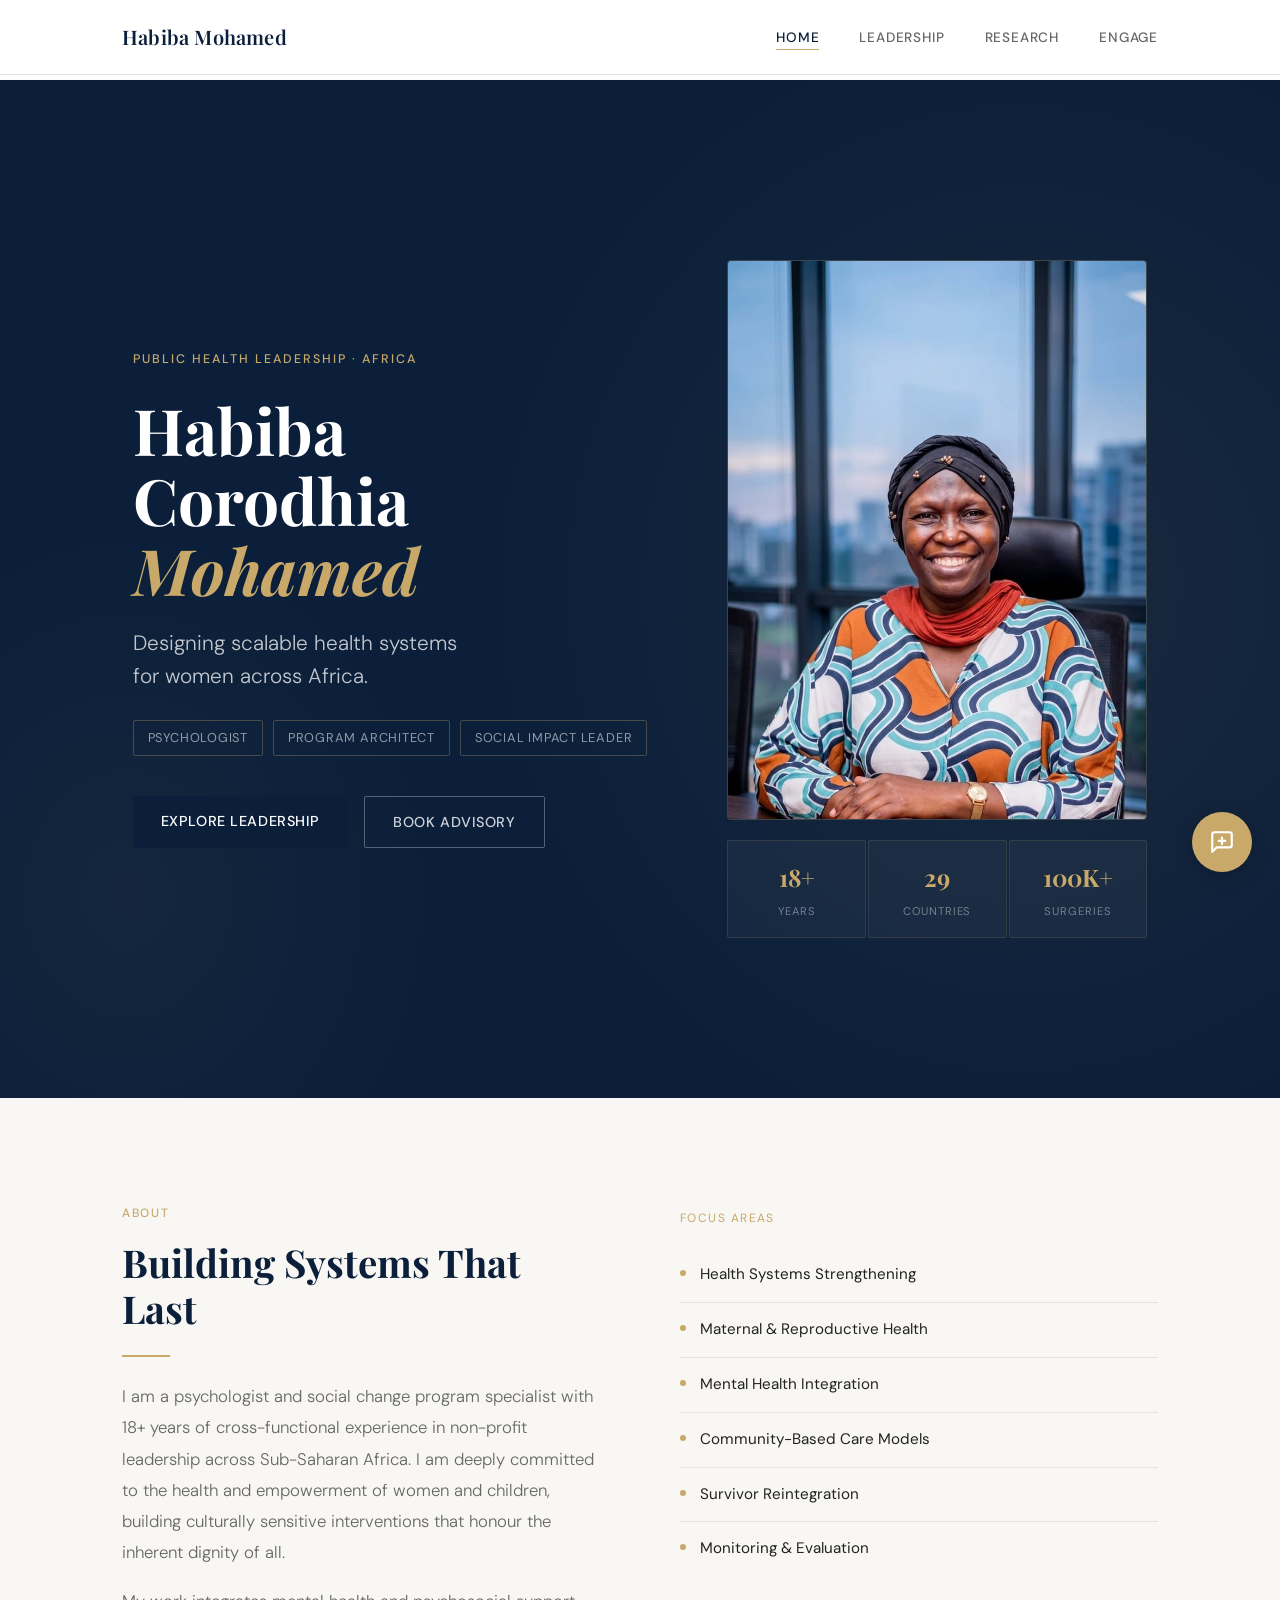
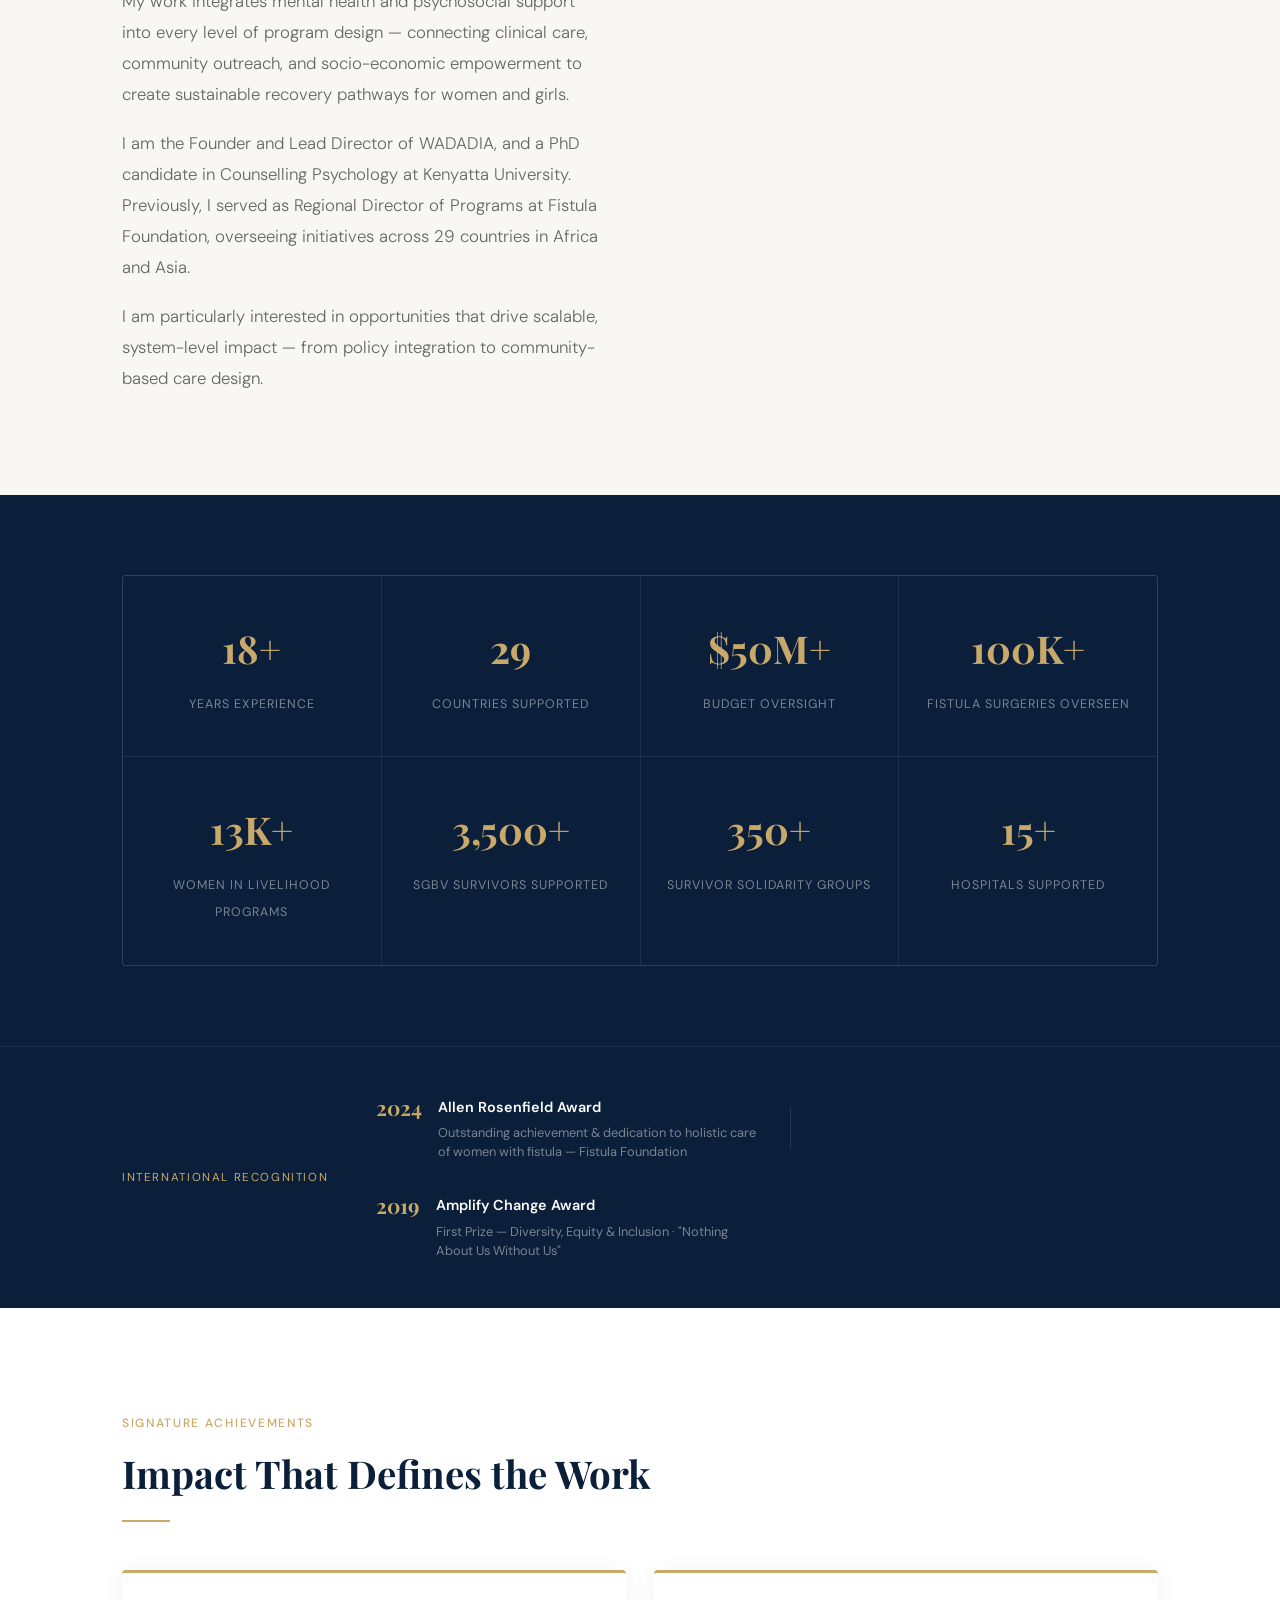
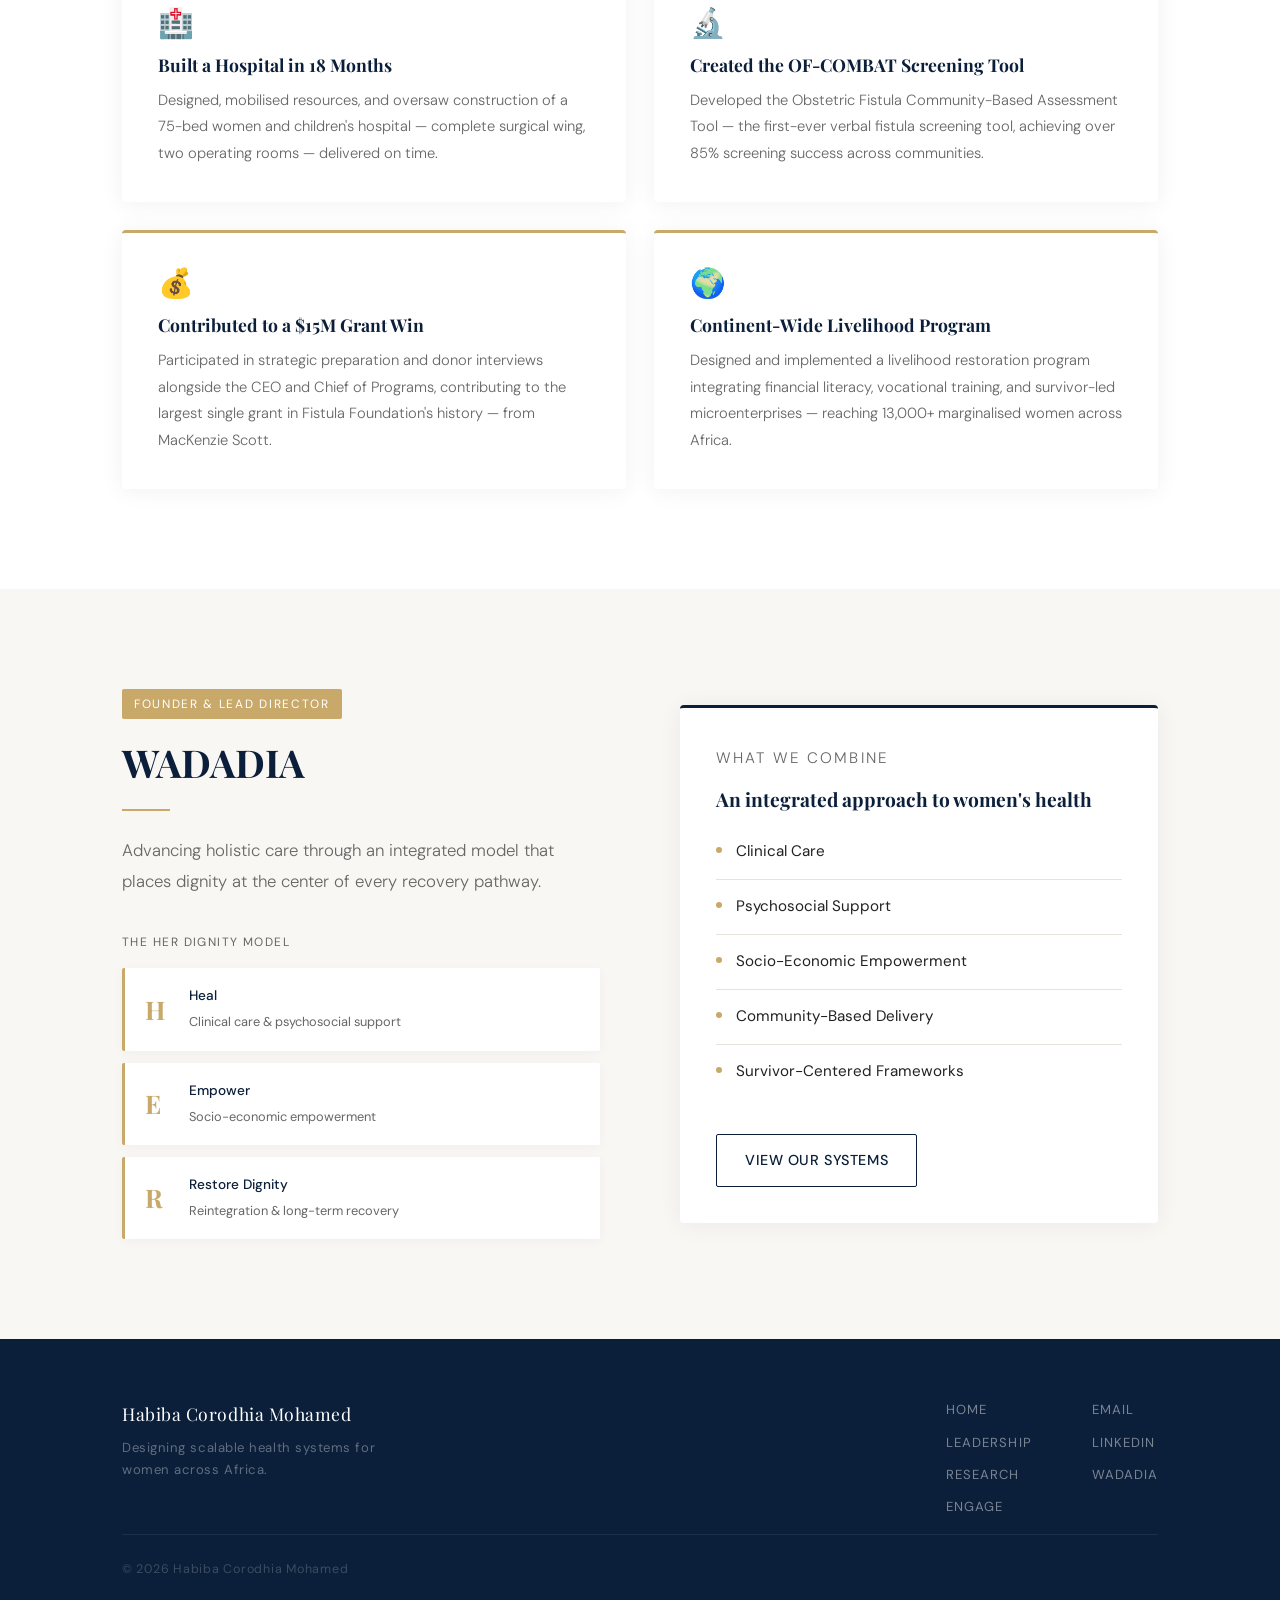
==== commit 318419fe: "booking button added" ====
--- a/index.html
+++ b/index.html
@@ -321,5 +321,16 @@
   </footer>
 
   <script src="js/main.js"></script>
+  <a href="https://scheduler.zoom.us/habiba-mohamed-in3ov9/40mins-consultation-support-and-mentorship-with-habiba" 
+   target="_blank" 
+   rel="noopener" 
+   class="floating-consult-btn"
+   aria-label="Book a consultation with Habiba">
+  <svg width="24" height="24" viewBox="0 0 24 24" fill="none" stroke="currentColor" stroke-width="2" stroke-linecap="round" stroke-linejoin="round">
+  <path d="M21 15a2 2 0 0 1-2 2H7l-4 4V5a2 2 0 0 1 2-2h14a2 2 0 0 1 2 2z"/>
+  <line x1="12" y1="8" x2="12" y2="14"/>
+  <line x1="9" y1="11" x2="15" y2="11"/>
+  </svg>
+  </a>
 </body>
 </html>
--- a/css/styles.css
+++ b/css/styles.css
@@ -1018,10 +1018,6 @@
   flex-shrink: 0;
 }
 
-.calendly-wrap {
-  /* Removed old Calendly wrapper – using Zoom instead */
-}
-
 /* ── INSIGHTS: CONTACT ── */
 .contact-grid {
   display: grid;
@@ -1730,9 +1726,6 @@
 
 /* ── BOOKING (engage page) ── */
 /* Cleaned up: removed fixed width for .booking-info, kept flexible */
-.booking-info {
-  /* no fixed width – it flexes inside the grid */
-}
 
 /* ── ZOOM SCHEDULER ── */
 /* Fixed double scroll: replaced aspect-ratio with a fixed height */
@@ -1983,4 +1976,43 @@
   .contact-grid {
     grid-template-columns: 1fr;
   }
+}
+
+/* ── FLOATING CONSULTATION BUTTON ── */
+.floating-consult-btn {
+  position: fixed;
+  bottom: 28px;
+  right: 28px;
+  z-index: 900;                     /* below the mobile sidebar (999/1000) */
+  width: 60px;
+  height: 60px;
+  background: var(--accent);        /* gold */
+  color: white;
+  border-radius: 50%;
+  display: flex;
+  align-items: center;
+  justify-content: center;
+  box-shadow: 0 4px 20px rgba(0, 0, 0, 0.2);
+  transition: transform 0.3s ease, box-shadow 0.3s ease, background 0.3s ease;
+  text-decoration: none;
+}
+
+.floating-consult-btn svg {
+  display: block;
+  width: 26px;
+  height: 26px;
+  stroke: white;                    /* ensure SVG lines are white */
+}
+
+.floating-consult-btn:hover {
+  transform: scale(1.08);
+  box-shadow: 0 8px 28px rgba(0, 0, 0, 0.28);
+  background: #d4b678;              /* slightly lighter gold */
+}
+
+/* Hide the floating button when the mobile sidebar is open,
+   so it doesn't show through the semi‑transparent overlay */
+.mobile-sidebar-overlay.show ~ .floating-consult-btn,
+.mobile-sidebar.open ~ .floating-consult-btn {
+  display: none;
 }
